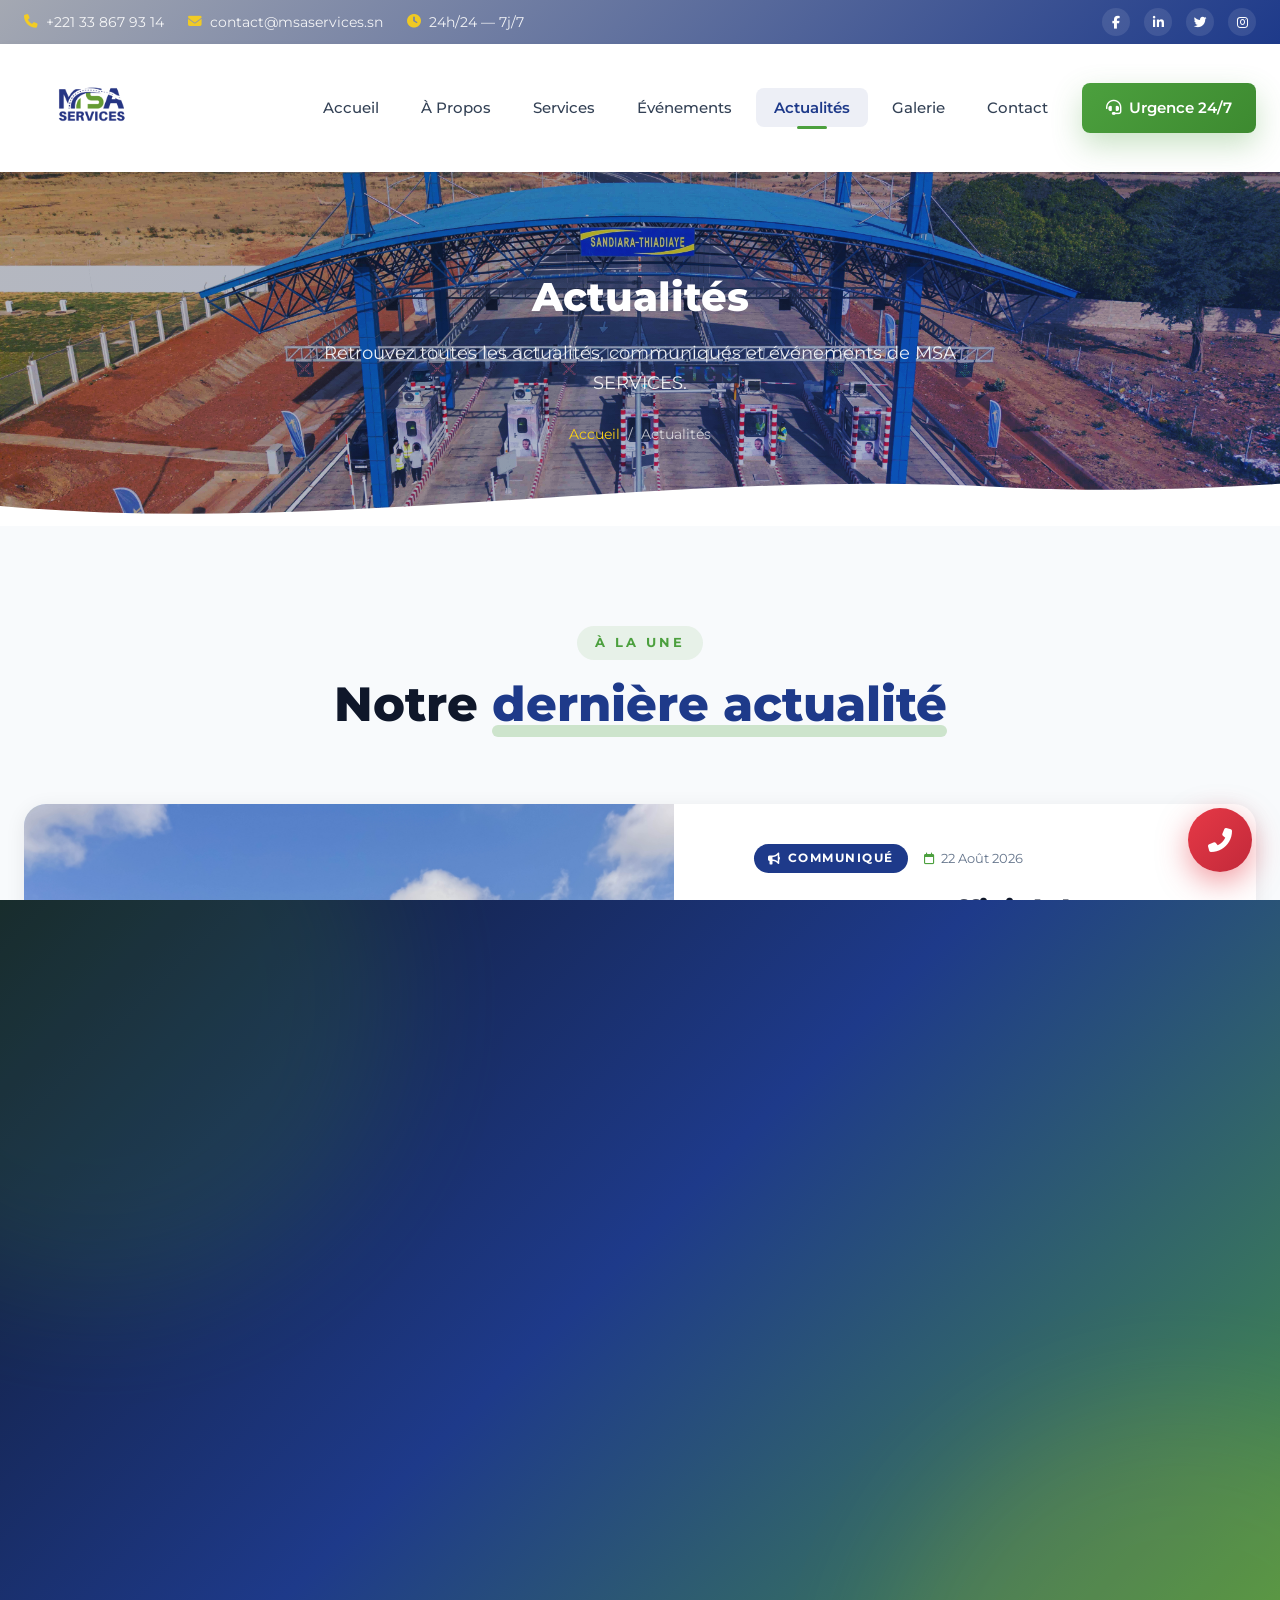
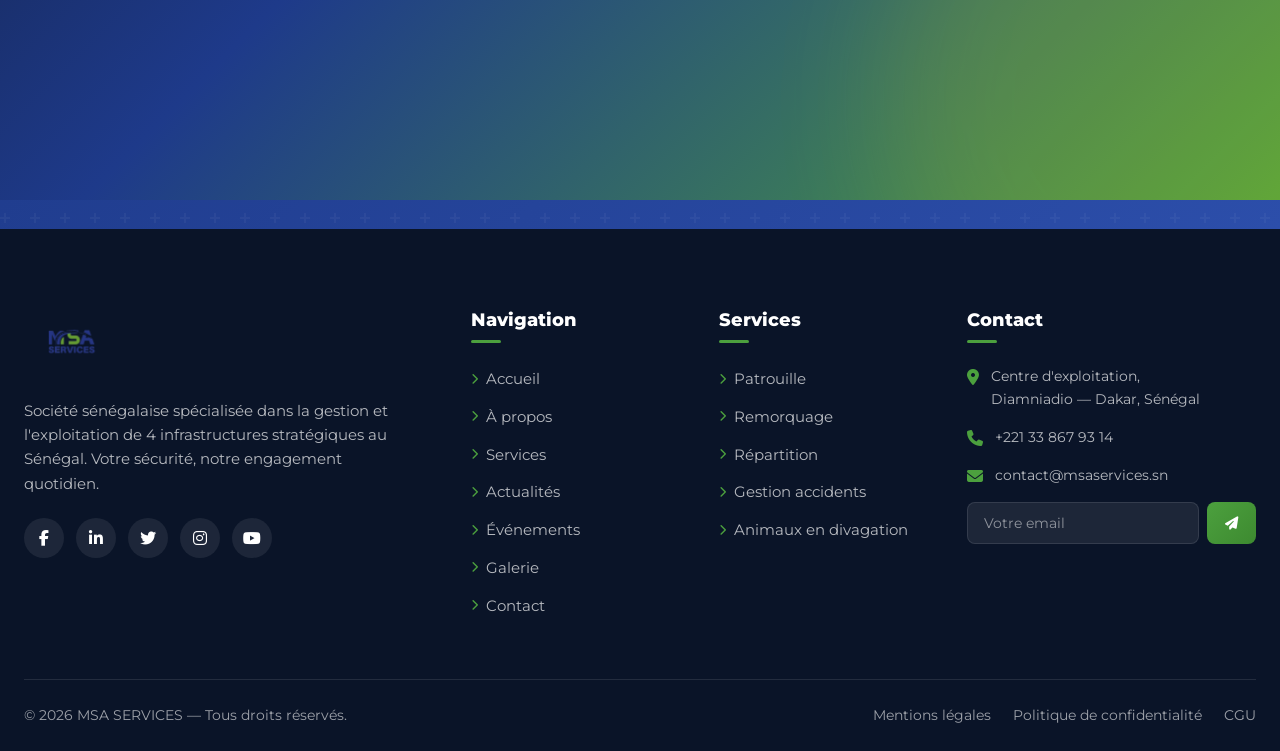
==== actualites.html @ 07623dfd "video" ====
<!DOCTYPE html>
<html lang="fr">
<head>
<meta charset="UTF-8">
<meta name="viewport" content="width=device-width, initial-scale=1.0">
<title>Actualités — MSA SERVICES</title>
<meta name="description" content="Retrouvez toutes les actualités, communiqués et événements de MSA SERVICES, gestionnaire d'infrastructures routières au Sénégal.">
<link rel="preconnect" href="https://fonts.googleapis.com">
<link rel="preconnect" href="https://fonts.gstatic.com" crossorigin>
<link href="https://fonts.googleapis.com/css2?family=Montserrat:wght@400;500;600;700;800;900&family=Poppins:wght@300;400;500;600;700&display=swap" rel="stylesheet">
<link rel="stylesheet" href="https://cdnjs.cloudflare.com/ajax/libs/font-awesome/6.4.0/css/all.min.css">
<link rel="stylesheet" href="css/styles.css">
<link rel="icon" type="image/png" href="images/logo.png">
</head>
<body>

<!-- ===== TOPBAR ===== -->
<div class="topbar">
  <div class="container topbar-inner">
    <div class="topbar-info">
      <span><i class="fas fa-phone"></i>+221 33 867 93 14</span>
      <span><i class="fas fa-envelope"></i> contact@msaservices.sn</span>
      <span><i class="fas fa-clock"></i> 24h/24 — 7j/7</span>
    </div>
    <div class="topbar-social">
      <a href="#"><i class="fab fa-facebook-f"></i></a>
      <a href="#"><i class="fab fa-linkedin-in"></i></a>
      <a href="#"><i class="fab fa-twitter"></i></a>
      <a href="#"><i class="fab fa-instagram"></i></a>
    </div>
  </div>
</div>

<!-- ===== NAVBAR ===== -->
<nav class="navbar">
  <div class="navbar-inner">
    <a href="index.html" class="logo"><img src="images/logo.png" alt="MSA Services"></a>
    <ul class="nav-menu">
      <li><a href="index.html" class="nav-link">Accueil</a></li>
      <li><a href="apropos.html" class="nav-link">À Propos</a></li>
      <li><a href="services.html" class="nav-link">Services</a></li>
      <li><a href="evenements.html" class="nav-link">Événements</a></li>
      <li><a href="actualites.html" class="nav-link active">Actualités</a></li>
      <li><a href="galerie.html" class="nav-link">Galerie</a></li>
      <li><a href="contact.html" class="nav-link">Contact</a></li>
      <li><a href="tel:+221" class="nav-link nav-cta"><i class="fas fa-headset"></i> Urgence 24/7</a></li>
    </ul>
    <button class="menu-toggle"><i class="fas fa-bars"></i></button>
  </div>
</nav>

<!-- ===== PAGE HEADER ===== -->
<section class="page-header">
  <div class="page-header-content">
    <h1>Actualités</h1>
    <p>Retrouvez toutes les actualités, communiqués et événements de MSA SERVICES.</p>
    <div class="breadcrumb">
      <a href="index.html">Accueil</a>
      <span>/</span>
      <span>Actualités</span>
    </div>
  </div>
</section>

<!-- ===== ARTICLE À LA UNE ===== -->
<section class="news-featured-section">
  <div class="container">
    <div class="section-header reveal">
      <span class="section-tag">À la une</span>
      <h2 class="section-title">Notre <span>dernière actualité</span></h2>
    </div>

    <article class="news-featured reveal">
      <div class="news-featured-image">
        <img src="images/IMG_1174.jpg" alt="Accident">
      </div>
      <div class="news-featured-body">
        <div class="news-meta">
          <span class="news-category cat-blue"><i class="fas fa-bullhorn"></i> Communiqué</span>
          <span class="news-date"><i class="far fa-calendar"></i>22 Août 2026</span>
        </div>
        <h3>Lancement officiel de l'autoroute Mbour-Thiadiaye-Fatick-Kaolack</h3>
        <p>MSA SERVICES est fier d'annoncer la mise en exploitation officielle de la nouvelle autoroute Mbour-Thiadiaye-Fatick-Kaolack. Un axe stratégique qui va révolutionner les déplacements dans le bassin arachidier et renforcer la connectivité entre la Petite Côte, le Sine-Saloum et le centre du pays.</p>
        <p>Cette nouvelle infrastructure permet de réduire drastiquement les temps de trajet vers Fatick et Kaolack, désenclave plusieurs zones rurales et facilite les échanges commerciaux. Nos équipes sont déjà positionnées sur l'ensemble du tracé pour assurer patrouille, remorquage et gestion d'événements 24h/24.</p>
        <a href="article-inauguration.html" class="btn btn-primary"><i class="fas fa-arrow-right"></i> Lire l'article complet</a>
      </div>
    </article>
  </div>
</section>

<!-- ===== FILTRES + LISTE ===== -->
<!-- <section class="news-list-section">
  <div class="container">
    <div class="section-header reveal">
      <span class="section-tag">Toutes les actualités</span>
      <h2 class="section-title">Restez <span>informés</span></h2>
      <p class="section-subtitle">Filtrez par catégorie pour trouver rapidement ce qui vous intéresse.</p>
    </div>

    <div class="news-filters reveal">
      <button class="news-filter-btn active" data-filter="all"><i class="fas fa-th"></i> Tout</button>
      <button class="news-filter-btn" data-filter="communique"><i class="fas fa-bullhorn"></i> Communiqués</button>
      <button class="news-filter-btn" data-filter="evenement"><i class="fas fa-calendar-check"></i> Événements</button>
      <button class="news-filter-btn" data-filter="securite"><i class="fas fa-shield-alt"></i> Sécurité</button>
      <button class="news-filter-btn" data-filter="partenariat"><i class="fas fa-handshake"></i> Partenariats</button>
    </div>

    <div class="news-grid">

      <article class="news-card reveal" data-category="evenement">
        <div class="news-card-image">
          <span class="news-image-note">📷 Image Magal de Touba</span>
          <span class="news-card-category cat-yellow"><i class="fas fa-calendar-check"></i> Événement</span>
        </div>
        <div class="news-card-body">
          <div class="news-meta">
            <span class="news-date"><i class="far fa-calendar"></i> Août 2026</span>
            <span class="news-read-time"><i class="far fa-clock"></i> 4 min</span>
          </div>
          <h3>Dispositif spécial pour le Grand Magal de Touba 2026</h3>
          <p>MSA SERVICES mobilise l'ensemble de ses équipes pour accompagner les millions de pèlerins vers la ville sainte de Touba. Renforcement des patrouilles, remorquage rapide et coordination avec les autorités.</p>
          <a href="#" class="news-link">Lire l'article <i class="fas fa-arrow-right"></i></a>
        </div>
      </article>

      <article class="news-card reveal" data-category="communique">
        <div class="news-card-image">
          <span class="news-image-note">📷 Image nouvelle autoroute</span>
          <span class="news-card-category cat-blue"><i class="fas fa-bullhorn"></i> Communiqué</span>
        </div>
        <div class="news-card-body">
          <div class="news-meta">
            <span class="news-date"><i class="far fa-calendar"></i> Août 2026</span>
            <span class="news-read-time"><i class="far fa-clock"></i> 3 min</span>
          </div>
          <h3>Nouvelle autoroute Mbour-Fatick-Kaolack : ce qu'il faut savoir</h3>
          <p>Postes de péage, aires de repos, bases d'intervention MSA SERVICES : tout ce que les usagers doivent connaître avant d'emprunter cet axe stratégique.</p>
          <a href="#" class="news-link">Lire l'article <i class="fas fa-arrow-right"></i></a>
        </div>
      </article>

      <article class="news-card reveal" data-category="securite">
        <div class="news-card-image">
          <span class="news-image-note">📷 Image sécurité pèlerinage</span>
          <span class="news-card-category cat-red"><i class="fas fa-shield-alt"></i> Sécurité</span>
        </div>
        <div class="news-card-body">
          <div class="news-meta">
            <span class="news-date"><i class="far fa-calendar"></i> Août 2026</span>
            <span class="news-read-time"><i class="far fa-clock"></i> 3 min</span>
          </div>
          <h3>Consignes de sécurité pour le retour du Magal</h3>
          <p>Nos conseils aux automobilistes pour un retour serein : vitesse adaptée, pauses régulières, numéros d'urgence à connaître.</p>
          <a href="#" class="news-link">Lire l'article <i class="fas fa-arrow-right"></i></a>
        </div>
      </article>

      <article class="news-card reveal" data-category="partenariat">
        <div class="news-card-image">
          <span class="news-image-note">📷 Image partenariat</span>
          <span class="news-card-category cat-green"><i class="fas fa-handshake"></i> Partenariat</span>
        </div>
        <div class="news-card-body">
          <div class="news-meta">
            <span class="news-date"><i class="far fa-calendar"></i> Juillet 2026</span>
            <span class="news-read-time"><i class="far fa-clock"></i> 5 min</span>
          </div>
          <h3>Convention avec la Gendarmerie pour la nouvelle autoroute</h3>
          <p>Une collaboration renforcée pour sécuriser le nouveau tronçon Mbour-Thiadiaye-Fatick-Kaolack et coordonner les interventions d'urgence.</p>
          <a href="#" class="news-link">Lire l'article <i class="fas fa-arrow-right"></i></a>
        </div>
      </article>

      <article class="news-card reveal" data-category="evenement">
        <div class="news-card-image">
          <span class="news-image-note">📷 Image inauguration</span>
          <span class="news-card-category cat-yellow"><i class="fas fa-calendar-check"></i> Événement</span>
        </div>
        <div class="news-card-body">
          <div class="news-meta">
            <span class="news-date"><i class="far fa-calendar"></i> Juillet 2026</span>
            <span class="news-read-time"><i class="far fa-clock"></i> 4 min</span>
          </div>
          <h3>Cérémonie d'inauguration de l'autoroute Fatick-Kaolack</h3>
          <p>Retour en images sur la cérémonie officielle d'inauguration en présence des autorités et des équipes MSA SERVICES.</p>
          <a href="article-inauguration.html" class="news-link">Lire l'article <i class="fas fa-arrow-right"></i></a>
        </div>
      </article>

      <article class="news-card reveal" data-category="communique">
        <div class="news-card-image">
          <span class="news-image-note">📷 Image communiqué Magal</span>
          <span class="news-card-category cat-blue"><i class="fas fa-bullhorn"></i> Communiqué</span>
        </div>
        <div class="news-card-body">
          <div class="news-meta">
            <span class="news-date"><i class="far fa-calendar"></i> Août 2026</span>
            <span class="news-read-time"><i class="far fa-clock"></i> 2 min</span>
          </div>
          <h3>Renforcement des moyens pour le Magal 2026</h3>
          <p>Effectifs doublés, véhicules de remorquage supplémentaires, centre de répartition en veille permanente : le dispositif complet.</p>
          <a href="#" class="news-link">Lire l'article <i class="fas fa-arrow-right"></i></a>
        </div>
      </article>

    </div>

    <!-- Pagination -->
    <!-- <div class="news-pagination reveal">
      <button class="page-btn" disabled><i class="fas fa-chevron-left"></i></button>
      <button class="page-btn active">1</button>
      <span class="page-dots">…</span>
      <button class="page-btn"><i class="fas fa-chevron-right"></i></button>
    </div>
  </div> -->
</section> 

<!-- ===== NEWSLETTER =====
<section class="news-newsletter">
  <div class="container">
    <div class="news-newsletter-inner reveal">
      <div class="news-newsletter-text">
        <span class="section-tag">Newsletter</span>
        <h2>Ne manquez aucune <span>actualité</span></h2>
        <p>Recevez nos communiqués et informations importantes directement dans votre boîte email, une fois par mois.</p>
      </div>
      <form class="news-newsletter-form" onsubmit="event.preventDefault();alert('Merci pour votre inscription !');">
        <input type="email" placeholder="Votre adresse email" required>
        <button type="submit" class="btn btn-primary">
          <i class="fas fa-paper-plane"></i> S'inscrire
        </button>
      </form>
    </div>
  </div>
</section> -->

<!-- ===== CTA ===== -->
<section class="cta-band">
  <div class="container cta-band-inner">
    <h2>Une information à nous partager ?<br><span>Contactez notre service presse.</span></h2>
    <a href="contact.html" class="btn btn-secondary"><i class="fas fa-envelope"></i> Nous contacter</a>
  </div>
</section>

<!-- ===== FOOTER ===== -->
<footer>
  <div class="container">
    <div class="footer-grid">
      <div class="footer-brand">
        <a href="index.html" class="logo">
          <img src="images/logo.png" alt="MSA Services">
        </a>
        <p>Société sénégalaise spécialisée dans la gestion et l'exploitation de 4 infrastructures stratégiques au Sénégal. Votre sécurité, notre engagement quotidien.</p>
        <div class="footer-social">
          <a href="#"><i class="fab fa-facebook-f"></i></a>
          <a href="#"><i class="fab fa-linkedin-in"></i></a>
          <a href="#"><i class="fab fa-twitter"></i></a>
          <a href="#"><i class="fab fa-instagram"></i></a>
          <a href="#"><i class="fab fa-youtube"></i></a>
        </div>
      </div>
      <div>
        <h4>Navigation</h4>
        <ul>
          <li><a href="index.html"><i class="fas fa-chevron-right"></i> Accueil</a></li>
          <li><a href="apropos.html"><i class="fas fa-chevron-right"></i> À propos</a></li>
          <li><a href="services.html"><i class="fas fa-chevron-right"></i> Services</a></li>
          <li><a href="actualites.html"><i class="fas fa-chevron-right"></i> Actualités</a></li>
          <li><a href="evenements.html"><i class="fas fa-chevron-right"></i> Événements</a></li>
          <li><a href="galerie.html"><i class="fas fa-chevron-right"></i> Galerie</a></li>
          <li><a href="contact.html"><i class="fas fa-chevron-right"></i> Contact</a></li>
        </ul>
      </div>
      <div>
        <h4>Services</h4>
        <ul>
          <li><a href="services.html#patrouille"><i class="fas fa-chevron-right"></i> Patrouille</a></li>
          <li><a href="services.html#remorquage"><i class="fas fa-chevron-right"></i> Remorquage</a></li>
          <li><a href="services.html#repartition"><i class="fas fa-chevron-right"></i> Répartition</a></li>
          <li><a href="evenements.html"><i class="fas fa-chevron-right"></i> Gestion accidents</a></li>
          <li><a href="evenements.html"><i class="fas fa-chevron-right"></i> Animaux en divagation</a></li>
        </ul>
      </div>
      <div>
        <h4>Contact</h4>
        <div class="footer-contact-item"><i class="fas fa-map-marker-alt"></i><p>Centre d'exploitation,<br>Diamniadio — Dakar, Sénégal</p></div>
        <div class="footer-contact-item"><i class="fas fa-phone"></i><p>+221 33 867 93 14</p></div>
        <div class="footer-contact-item"><i class="fas fa-envelope"></i><p>contact@msaservices.sn</p></div>
        <form class="newsletter-form" onsubmit="event.preventDefault();alert('Inscription enregistrée !');">
          <input type="email" placeholder="Votre email" required>
          <button type="submit"><i class="fas fa-paper-plane"></i></button>
        </form>
      </div>
    </div>
    <div class="footer-bottom">
      <div>© 2026 MSA SERVICES — Tous droits réservés.</div>
      <div class="footer-bottom-links">
        <a href="#">Mentions légales</a>
        <a href="#">Politique de confidentialité</a>
        <a href="#">CGU</a>
      </div>
    </div>
  </div>
</footer>

<a href="tel:+221" class="emergency-float"><i class="fas fa-phone-alt"></i></a>

<script src="js/script.js"></script>
<script>
// Filtres actualités
document.querySelectorAll('.news-filter-btn').forEach(btn => {
  btn.addEventListener('click', () => {
    document.querySelectorAll('.news-filter-btn').forEach(b => b.classList.remove('active'));
    btn.classList.add('active');
    const filter = btn.dataset.filter;
    document.querySelectorAll('.news-card').forEach(card => {
      if (filter === 'all' || card.dataset.category === filter) {
        card.style.display = '';
        setTimeout(() => { card.style.opacity = '1'; card.style.transform = 'scale(1)'; }, 30);
      } else {
        card.style.opacity = '0';
        card.style.transform = 'scale(0.95)';
        setTimeout(() => { card.style.display = 'none'; }, 300);
      }
    });
  });
});
</script>
</body>
</html>
---- css/styles.css ----
/* ============================================
   MSA SERVICES - Design System
   ============================================ */

:root {
  /* Couleurs basées sur le logo */
  --primary: #1e3a8a;          /* Bleu MSA */
  --primary-dark: #152b66;
  --primary-light: #2c4eaa;
  --secondary: #4ca03e;        /* Vert MSA */
  --secondary-dark: #3d8a30;
  --secondary-light: #5cb14a;
  --accent: #fcd116;           /* Jaune accent */
  --danger: #e63946;
  --danger-dark: #c2293a;

  /* Neutres */
  --dark: #0f172a;
  --gray-900: #1e293b;
  --gray-700: #334155;
  --gray-600: #475569;
  --gray-500: #64748b;
  --gray-400: #94a3b8;
  --gray-300: #cbd5e1;
  --gray-200: #e2e8f0;
  --gray-100: #f1f5f9;
  --gray-50: #f8fafc;
  --white: #ffffff;

  /* Typographie */
  --font-heading: 'Montserrat', sans-serif;
  --font-body: 'Montserrat', sans-serif;

  /* Effets */
  --shadow-sm: 0 2px 8px rgba(15, 23, 42, 0.06);
  --shadow-md: 0 4px 20px rgba(15, 23, 42, 0.08);
  --shadow-lg: 0 12px 40px rgba(15, 23, 42, 0.12);
  --shadow-xl: 0 24px 60px rgba(15, 23, 42, 0.18);
  --shadow-primary: 0 12px 30px rgba(30, 58, 138, 0.25);
  --shadow-secondary: 0 12px 30px rgba(76, 160, 62, 0.3);

  /* Transitions */
  --transition: all 0.4s cubic-bezier(0.4, 0, 0.2, 1);
  --transition-fast: all 0.2s ease;

  /* Spacing */
  --radius-sm: 8px;
  --radius-md: 14px;
  --radius-lg: 22px;
  --radius-xl: 30px;

  /* Gradients */
  --grad-primary: linear-gradient(135deg, #1e3a8a 0%, #2c4eaa 100%);
  --grad-secondary: linear-gradient(135deg, #4ca03e 0%, #3d8a30 100%);
  --grad-mixed: linear-gradient(135deg, #1e3a8a 0%, #4ca03e 100%);
  --grad-dark: linear-gradient(135deg, #0e193460 0%, #1e3a8a 100%);
}

/* ============================================
   RESET & BASE
   ============================================ */
*, *::before, *::after { box-sizing: border-box; margin: 0; padding: 0; }
html { scroll-behavior: smooth; -webkit-text-size-adjust: 100%; }
body {
  font-family: var(--font-body);
  font-size: 16px;
  line-height: 1.65;
  color: var(--gray-700);
  background: var(--white);
  overflow-x: hidden;
  -webkit-font-smoothing: antialiased;
}
img { max-width: 100%; display: block; }
a { color: inherit; text-decoration: none; }
button { cursor: pointer; font-family: inherit; border: none; background: none; }
ul { list-style: none; }
input, textarea, select { font-family: inherit; }

h1, h2, h3, h4, h5, h6 {
  font-family: var(--font-heading);
  color: var(--dark);
  line-height: 1.25;
  font-weight: 800;
}

::selection { background: var(--primary); color: white; }

/* ============================================
   UTILITIES
   ============================================ */
.container { max-width: 1300px; margin: 0 auto; padding: 0 24px; }
.text-center { text-align: center; }
.mb-1 { margin-bottom: 8px; }
.mb-2 { margin-bottom: 16px; }
.mb-3 { margin-bottom: 24px; }
.mb-4 { margin-bottom: 32px; }

/* ============================================
   NAVIGATION
   ============================================ */
.topbar {
  background: var(--grad-dark);
  color: white;
  padding: 8px 0;
  font-size: 0.85rem;
}
.topbar-inner {
  display: flex;
  justify-content: space-between;
  align-items: center;
  flex-wrap: wrap;
  gap: 10px;
}
.topbar-info { display: flex; gap: 24px; flex-wrap: wrap; }
.topbar-info span { display: flex; align-items: center; gap: 8px; opacity: 0.9; }
.topbar-info i { color: var(--accent); }
.topbar-social { display: flex; gap: 14px; }
.topbar-social a {
  width: 28px; height: 28px;
  display: flex; align-items: center; justify-content: center;
  border-radius: 50%;
  background: rgba(255,255,255,0.1);
  transition: var(--transition-fast);
  font-size: 0.8rem;
}
.topbar-social a:hover { background: var(--secondary); transform: translateY(-2px); }

.navbar {
  position: sticky;
  top: 0;
  background: white;
  box-shadow: var(--shadow-sm);
  z-index: 1000;
  transition: var(--transition);
}
.navbar.scrolled { box-shadow: var(--shadow-md); }
.navbar-inner {
  display: flex;
  justify-content: space-between;
  align-items: center;
  padding: 14px 24px;
  max-width: 1400px;
  margin: 0 auto;
}
.logo {
  display: inline-flex;
  align-items: center;
}
.logo img {
  height:100px;
  width: auto;
  display: block;
  object-fit: contain;
  transition: var(--transition-fast);
}
.logo:hover img { transform: scale(1.04); }
.footer-brand .logo img { height: 70px; }

.nav-menu {
  display: flex;
  gap: 6px;
  align-items: center;
}
.nav-link {
  padding: 10px 18px;
  border-radius: var(--radius-sm);
  font-weight: 500;
  font-size: 0.95rem;
  color: var(--gray-700);
  transition: var(--transition-fast);
  position: relative;
}
.nav-link:hover { color: var(--primary); background: var(--gray-100); }
.nav-link.active {
  color: var(--primary);
  background: rgba(30, 58, 138, 0.08);
  font-weight: 600;
}
.nav-link.active::after {
  content: '';
  position: absolute;
  bottom: -2px;
  left: 50%;
  transform: translateX(-50%);
  width: 30px;
  height: 3px;
  background: var(--secondary);
  border-radius: 2px;
}

.nav-cta {
  background: var(--grad-secondary) !important;
  color: white !important;
  padding: 12px 24px !important;
  font-weight: 600;
  box-shadow: var(--shadow-secondary);
  display: flex !important;
  align-items: center;
  gap: 8px;
  margin-left: 10px;
}
.nav-cta:hover {
  transform: translateY(-2px);
  background: var(--grad-secondary) !important;
}

.menu-toggle {
  display: none;
  font-size: 1.5rem;
  color: var(--primary);
}

/* ============================================
   BUTTONS
   ============================================ */
.btn {
  display: inline-flex;
  align-items: center;
  justify-content: center;
  gap: 10px;
  padding: 14px 32px;
  border-radius: var(--radius-xl);
  font-weight: 600;
  font-size: 0.95rem;
  cursor: pointer;
  transition: var(--transition);
  border: 2px solid transparent;
  text-decoration: none;
  white-space: nowrap;
}
.btn-primary {
  background: var(--grad-primary);
  color: white;
  box-shadow: var(--shadow-primary);
}
.btn-primary:hover {
  transform: translateY(-3px);
  box-shadow: 0 16px 40px rgba(30, 58, 138, 0.4);
}
.btn-secondary {
  background: var(--grad-secondary);
  color: white;
  box-shadow: var(--shadow-secondary);
}
.btn-secondary:hover {
  transform: translateY(-3px);
  box-shadow: 0 16px 40px rgba(76, 160, 62, 0.45);
}
.btn-outline {
  background: transparent;
  color: var(--primary);
  border-color: var(--primary);
}
.btn-outline:hover { background: var(--primary); color: white; transform: translateY(-3px); }
.btn-outline-white {
  background: transparent;
  color: white;
  border-color: white;
}
.btn-outline-white:hover { background: white; color: var(--primary); transform: translateY(-3px); }
.btn-danger {
  background: linear-gradient(135deg, var(--danger), var(--danger-dark));
  color: white;
  box-shadow: 0 8px 25px rgba(230, 57, 70, 0.3);
}

/* ============================================
   PAGE HEADER (sub-pages)
   ============================================ */
.page-header {
  background: var(--grad-dark),
              url(../images/Thiadiaye.jpg) center/cover;
  background-blend-mode: overlay;
  padding: 100px 24px 80px;
  text-align: center;
  color: rgb(255, 255, 255);
  position: relative;
  overflow: hidden;
}
.page-header::before {
  content: '';
  position: absolute;
  inset: 0;
  background: linear-gradient(135deg, rgba(27, 35, 55, 0.313), rgba(30, 59, 138, 0.395));
}
.page-header::after {
  content: '';
  position: absolute;
  bottom: -1px; left: 0; right: 0;
  height: 80px;
  background: url("data:image/svg+xml,%3Csvg viewBox='0 0 1440 80' xmlns='http://www.w3.org/2000/svg'%3E%3Cpath fill='%23ffffff' d='M0,50 C360,100 720,20 1080,40 C1260,50 1440,30 1440,30 L1440,80 L0,80 Z'/%3E%3C/svg%3E") no-repeat center/cover;
}
.page-header-content { position: relative; z-index: 1; max-width: 800px; margin: 0 auto; }
.page-header h1 {
  font-size: clamp(2.2rem, 5vw, 2.5rem);
  color: white;
  margin-bottom: 16px;
}
.page-header p {
  font-size: 1.15rem;
  opacity: 0.9;
  max-width: 700px;
  margin: 0 auto;
}
.breadcrumb {
  display: flex;
  justify-content: center;
  gap: 8px;
  margin-top: 24px;
  font-size: 0.9rem;
  flex-wrap: wrap;
}
.breadcrumb a { color: var(--accent); }
.breadcrumb a:hover { text-decoration: underline; }
.breadcrumb span { opacity: 0.7; }

/* ============================================
   SECTIONS
   ============================================ */
section { padding: 100px 0; }
.section-header { text-align: center; max-width: 800px; margin: 0 auto 70px; }
.section-tag {
  display: inline-block;
  color: var(--secondary);
  font-weight: 700;
  text-transform: uppercase;
  letter-spacing: 3px;
  font-size: 0.82rem;
  margin-bottom: 14px;
  padding: 6px 18px;
  background: rgba(76, 160, 62, 0.1);
  border-radius: 50px;
}
.section-title {
  font-size: clamp(2rem, 4vw, 3rem);
  color: var(--dark);
  margin-bottom: 18px;
}
.section-title span { color: var(--primary); position: relative; }
.section-title span::after {
  content: '';
  position: absolute;
  bottom: -4px;
  left: 0;
  width: 100%;
  height: 12px;
  background: rgba(76, 160, 62, 0.25);
  z-index: -1;
  border-radius: 6px;
}
.section-subtitle {
  font-size: 1.05rem;
  color: var(--gray-600);
}

/* ============================================
   HERO (homepage)
   ============================================ */
.hero {
  position: relative;
  min-height: 92vh;
  display: flex;
  align-items: center;
  background: var(--grad-dark),
              url(../images/T-Thiese.jpg) center/cover;
  background-blend-mode: overlay;
  overflow: hidden;
}
.hero::before {
  content: '';
  position: absolute; inset: 0;
  background: linear-gradient(115deg, rgba(48, 65, 105, 0.665) 0%, rgba(46, 70, 135, 0.328) 50%, rgba(77, 160, 62, 0.315) 100%);
}
.hero::after {
  content: '';
  position: absolute;
  bottom: -1px; left: 0; right: 0;
  height: 100px;
  background: url("data:image/svg+xml,%3Csvg viewBox='0 0 1440 100' xmlns='http://www.w3.org/2000/svg'%3E%3Cpath fill='%23ffffff' d='M0,60 C360,120 720,30 1080,50 C1260,60 1440,30 1440,30 L1440,100 L0,100 Z'/%3E%3C/svg%3E") no-repeat center/cover;
}
.hero-grid {
  position: relative;
  z-index: 2;
  display: grid;
  grid-template-columns: 1.3fr 1fr;
  gap: 60px;
  align-items: center;
  width: 100%;
  padding: 80px 0;
}
.hero-text { color: white; }
.hero-badge {
  display: inline-flex;
  align-items: center;
  gap: 10px;
  padding: 8px 18px;
  background: rgba(252, 209, 22, 0.15);
  border: 1px solid var(--accent);
  border-radius: 50px;
  font-size: 0.85rem;
  font-weight: 500;
  margin-bottom: 24px;
  backdrop-filter: blur(10px);
}
.hero-badge .pulse-dot {
  width: 8px; height: 8px;
  background: var(--accent);
  border-radius: 50%;
  animation: pulseDot 1.5s infinite;
}
@keyframes pulseDot { 0%, 100% { opacity: 1; box-shadow: 0 0 0 0 rgba(252, 209, 22, 0.7); } 50% { opacity: 0.4; box-shadow: 0 0 0 8px rgba(252, 209, 22, 0); } }
.hero h1 {
  font-size: clamp(2.4rem, 5.5vw, 4.2rem);
  color: white;
  line-height: 1.05;
  margin-bottom: 24px;
}
.hero h1 .highlight {
  color: var(--accent);
  position: relative;
  display: inline-block;
}
.hero h1 .green-text { color: var(--secondary-light); }
.hero p {
  font-size: 1.15rem;
  color: rgba(255, 255, 255, 0.9);
  margin-bottom: 36px;
  max-width: 600px;
}
.hero-buttons { display: flex; gap: 16px; flex-wrap: wrap; }

.hero-visual {
  position: relative;
  height: 500px;
  display: flex;
  align-items: center;
  justify-content: center;
}
.hero-card-main {
  background: rgba(255, 255, 255, 0.08);
  backdrop-filter: blur(20px);
  border: 1px solid rgba(255, 255, 255, 0.15);
  border-radius: var(--radius-lg);
  padding: 30px;
  width: 100%;
  max-width: 400px;
  color: white;
  position: relative;
}
.hero-card-main h3 {
  color: white;
  font-size: 1.2rem;
  margin-bottom: 20px;
  display: flex;
  align-items: center;
  gap: 10px;
}
.hero-card-main h3 .live-badge {
  background: var(--danger);
  font-size: 0.65rem;
  padding: 3px 10px;
  border-radius: 10px;
  font-weight: 700;
  letter-spacing: 1px;
  animation: pulse 2s infinite;
}
@keyframes pulse { 0%, 100% { opacity: 1; } 50% { opacity: 0.5; } }
.live-list { list-style: none; }
.live-list li {
  display: flex;
  gap: 14px;
  padding: 14px 0;
  border-bottom: 1px solid rgba(255, 255, 255, 0.1);
}
.live-list li:last-child { border-bottom: none; }
.live-list .icon-cell {
  width: 40px; height: 40px;
  border-radius: 10px;
  display: flex;
  align-items: center;
  justify-content: center;
  flex-shrink: 0;
}
.live-list .icon-cell.green { background: rgba(76, 160, 62, 0.25); color: #5cb14a; }
.live-list .icon-cell.yellow { background: rgba(252, 209, 22, 0.25); color: var(--accent); }
.live-list .icon-cell.red { background: rgba(230, 57, 70, 0.25); color: #ff6b7a; }
.live-list .text-cell { flex: 1; }
.live-list .text-cell strong { display: block; font-size: 0.95rem; }
.live-list .text-cell small { color: rgba(255, 255, 255, 0.6); font-size: 0.8rem; }

.hero-floating-stat {
  position: absolute;
  background: white;
  padding: 18px 24px;
  border-radius: var(--radius-md);
  box-shadow: var(--shadow-xl);
  display: flex;
  align-items: center;
  gap: 14px;
  animation: floatY 4s ease-in-out infinite;
}
.hero-floating-stat.top { top: 30px; left: -20px; }
.hero-floating-stat.bottom { bottom: 30px; right: -20px; animation-delay: 2s; }
@keyframes floatY { 0%, 100% { transform: translateY(0); } 50% { transform: translateY(-12px); } }
.hero-floating-stat .stat-icon {
  width: 50px; height: 50px;
  background: var(--grad-secondary);
  border-radius: 12px;
  display: flex;
  align-items: center;
  justify-content: center;
  color: white;
  font-size: 1.3rem;
}
.hero-floating-stat .stat-icon.blue { background: var(--grad-primary); }
.hero-floating-stat strong {
  display: block;
  font-family: var(--font-heading);
  font-size: 1.5rem;
  color: var(--dark);
  line-height: 1;
}
.hero-floating-stat small { color: var(--gray-500); font-size: 0.78rem; }

/* ============================================
   FEATURES BAND
   ============================================ */
.features-band {
  background: white;
  padding: 60px 0;
  margin-top: -1px;
  position: relative;
  z-index: 2;
}
.features-row {
  display: grid;
  grid-template-columns: repeat(4, 1fr);
  gap: 30px;
}
.feature-mini {
  display: flex;
  align-items: center;
  gap: 16px;
  padding: 20px;
  border-radius: var(--radius-md);
  transition: var(--transition);
  border: 1px solid var(--gray-200);
}
.feature-mini:hover {
  background: var(--gray-50);
  border-color: var(--secondary);
  transform: translateY(-4px);
  box-shadow: var(--shadow-md);
}
.feature-mini-icon {
  width: 55px; height: 55px;
  border-radius: 14px;
  background: var(--grad-primary);
  display: flex;
  align-items: center;
  justify-content: center;
  color: white;
  font-size: 1.4rem;
  flex-shrink: 0;
}
.feature-mini:nth-child(2) .feature-mini-icon { background: var(--grad-secondary); }
.feature-mini:nth-child(3) .feature-mini-icon { background: linear-gradient(135deg, var(--accent), #ff9800); }
.feature-mini:nth-child(4) .feature-mini-icon { background: linear-gradient(135deg, var(--danger), var(--danger-dark)); }
.feature-mini h4 { color: var(--dark); font-size: 1rem; margin-bottom: 4px; }
.feature-mini p { color: var(--gray-500); font-size: 0.85rem; margin: 0; }

/* ============================================
   ABOUT SECTION
   ============================================ */
.about { background: var(--gray-50); }
.about-grid {
  display: grid;
  grid-template-columns: 1fr 1fr;
  gap: 70px;
  align-items: center;
}
.about-images {
  position: relative;
  height: 550px;
}
.about-img-1, .about-img-2 {
  position: absolute;
  border-radius: var(--radius-lg);
  overflow: hidden;
  box-shadow: var(--shadow-xl);
}
.about-img-1 {
  width: 70%;
  height: 70%;
  top: 0; left: 0;
}
.about-img-2 {
  width: 55%;
  height: 55%;
  bottom: 0; right: 0;
  border: 8px solid white;
}
.about-img-1 img, .about-img-2 img { width: 100%; height: 100%; object-fit: cover; }

.about-experience {
  position: absolute;
  top: 50%;
  left: 0;
  transform: translateY(-50%);
  background: var(--grad-primary);
  color: white;
  padding: 25px 30px;
  border-radius: var(--radius-md);
  box-shadow: var(--shadow-xl);
  z-index: 3;
  text-align: center;
  animation: floatY 4s infinite;
}
.about-experience strong {
  display: block;
  font-family: var(--font-heading);
  font-size: 2.5rem;
  font-weight: 900;
  line-height: 1;
}
.about-experience span { font-size: 0.85rem; opacity: 0.9; }

.about-content h2 { font-size: clamp(1.8rem, 3.5vw, 2.6rem); margin-bottom: 20px; }
.about-content p { color: var(--gray-600); margin-bottom: 16px; font-size: 1.02rem; }
.about-features {
  margin: 30px 0;
  display: grid;
  grid-template-columns: 1fr 1fr;
  gap: 20px;
}
.about-feature { display: flex; gap: 14px; align-items: flex-start; }
.about-feature .check {
  width: 38px; height: 38px;
  min-width: 38px;
  background: var(--grad-secondary);
  border-radius: 50%;
  display: flex;
  align-items: center;
  justify-content: center;
  color: white;
  font-size: 0.9rem;
  box-shadow: var(--shadow-secondary);
}
.about-feature h4 { color: var(--dark); font-size: 1rem; margin-bottom: 4px; }
.about-feature p { color: var(--gray-500); font-size: 0.9rem; margin: 0; }

/* ============================================
   SERVICES
   ============================================ */
.services-grid {
  display: grid;
  grid-template-columns: repeat(3, 1fr);
  gap: 30px;
}
.service-card {
  background: white;
  border-radius: var(--radius-lg);
  padding: 40px 32px;
  box-shadow: var(--shadow-md);
  transition: var(--transition);
  position: relative;
  overflow: hidden;
  border: 2px solid transparent;
}
.service-card::before {
  content: '';
  position: absolute;
  top: 0; left: 0;
  width: 100%;
  height: 5px;
  background: var(--grad-primary);
  transform: scaleX(0);
  transform-origin: left;
  transition: transform 0.5s;
}
.service-card:nth-child(2)::before { background: var(--grad-secondary); }
.service-card:nth-child(3)::before { background: linear-gradient(135deg, var(--accent), #ff9800); }
.service-card:hover { transform: translateY(-12px); box-shadow: var(--shadow-xl); border-color: var(--gray-100); }
.service-card:hover::before { transform: scaleX(1); }

.service-icon {
  width: 80px; height: 80px;
  border-radius: var(--radius-md);
  background: var(--grad-primary);
  display: flex;
  align-items: center;
  justify-content: center;
  color: white;
  font-size: 2rem;
  margin-bottom: 24px;
  transition: var(--transition);
  box-shadow: var(--shadow-primary);
}
.service-card:nth-child(2) .service-icon { background: var(--grad-secondary); box-shadow: var(--shadow-secondary); }
.service-card:nth-child(3) .service-icon { background: linear-gradient(135deg, var(--accent), #ff9800); box-shadow: 0 12px 30px rgba(252, 209, 22, 0.35); }
.service-card:hover .service-icon { transform: rotateY(360deg); }

.service-card h3 {
  font-size: 1.4rem;
  color: var(--dark);
  margin-bottom: 14px;
}
.service-card p { color: var(--gray-600); margin-bottom: 22px; font-size: 0.95rem; }
.service-list { margin-bottom: 24px; }
.service-list li {
  padding: 7px 0;
  display: flex;
  align-items: center;
  gap: 10px;
  font-size: 0.92rem;
  color: var(--gray-700);
}
.service-list li i { color: var(--secondary); font-size: 0.85rem; }
.service-link {
  color: var(--primary);
  font-weight: 600;
  display: inline-flex;
  align-items: center;
  gap: 8px;
  transition: gap 0.3s;
}
.service-link:hover { gap: 14px; color: var(--secondary); }

/* ============================================
   STATS COUNTER
   ============================================ */
.stats-section {
  background: var(--grad-dark);
  color: white;
  padding: 80px 0;
  position: relative;
  overflow: hidden;
}
.stats-section::before {
  content: '';
  position: absolute;
  width: 600px; height: 600px;
  background: radial-gradient(circle, rgba(76, 160, 62, 0.2), transparent 70%);
  top: -300px; right: -200px;
  border-radius: 50%;
}
.stats-section::after {
  content: '';
  position: absolute;
  width: 500px; height: 500px;
  background: radial-gradient(circle, rgba(252, 209, 22, 0.15), transparent 70%);
  bottom: -250px; left: -150px;
  border-radius: 50%;
}
.stats-grid {
  display: grid;
  grid-template-columns: repeat(4, 1fr);
  gap: 30px;
  position: relative;
  z-index: 1;
}
.stat-box {
  text-align: center;
  padding: 30px 20px;
  background: rgba(255, 255, 255, 0.04);
  border: 1px solid rgba(255, 255, 255, 0.08);
  border-radius: var(--radius-lg);
  backdrop-filter: blur(10px);
  transition: var(--transition);
}
.stat-box:hover {
  background: rgba(255, 255, 255, 0.08);
  transform: translateY(-6px);
  border-color: var(--secondary);
}
.stat-box .icon {
  width: 65px; height: 65px;
  background: var(--grad-secondary);
  border-radius: 18px;
  display: flex;
  align-items: center;
  justify-content: center;
  color: white;
  font-size: 1.6rem;
  margin: 0 auto 18px;
  box-shadow: var(--shadow-secondary);
}
.stat-box:nth-child(2) .icon { background: var(--grad-primary); box-shadow: var(--shadow-primary); }
.stat-box:nth-child(3) .icon { background: linear-gradient(135deg, var(--accent), #ff9800); }
.stat-box:nth-child(4) .icon { background: linear-gradient(135deg, var(--danger), var(--danger-dark)); }
.stat-box .number {
  font-family: var(--font-heading);
  font-size: clamp(2.2rem, 4vw, 3rem);
  font-weight: 900;
  color: white;
  display: block;
  line-height: 1;
  margin-bottom: 8px;
}
.stat-box .label {
  text-transform: uppercase;
  letter-spacing: 2px;
  font-size: 0.8rem;
  opacity: 0.85;
}

/* ============================================
   EVENTS / INCIDENTS
   ============================================ */
.events-section {
  background: var(--gray-50);
  position: relative;
}
.events-grid {
  display: grid;
  grid-template-columns: repeat(3, 1fr);
  gap: 28px;
}
.event-card {
  background: white;
  border-radius: var(--radius-lg);
  overflow: hidden;
  box-shadow: var(--shadow-md);
  transition: var(--transition);
  position: relative;
}
.event-card:hover { transform: translateY(-12px); box-shadow: var(--shadow-xl); }
.event-card-image {
  position: relative;
  height: 220px;
  overflow: hidden;
}
.event-card-image img {
  width: 100%;
  height: 100%;
  object-fit: cover;
  transition: transform 0.6s;
}
.event-card:hover .event-card-image img { transform: scale(1.1); }
.event-card-image::before {
  content: '';
  position: absolute;
  inset: 0;
  background: linear-gradient(180deg, transparent 50%, rgba(15, 23, 42, 0.6));
  z-index: 1;
}
.event-card-tag {
  position: absolute;
  top: 16px; left: 16px;
  padding: 6px 14px;
  background: var(--danger);
  color: white;
  font-size: 0.75rem;
  font-weight: 700;
  border-radius: 50px;
  text-transform: uppercase;
  letter-spacing: 1px;
  z-index: 2;
}
.event-card-tag.tag-yellow { background: var(--accent); color: var(--dark); }
.event-card-tag.tag-green { background: var(--secondary); }

.event-card-body { padding: 28px; }
.event-card-body h3 {
  font-size: 1.25rem;
  margin-bottom: 12px;
  color: var(--dark);
}
.event-card-body p { color: var(--gray-600); font-size: 0.92rem; margin-bottom: 18px; }
.event-card-meta {
  display: flex;
  justify-content: space-between;
  align-items: center;
  padding-top: 16px;
  border-top: 1px solid var(--gray-200);
}
.event-card-meta .stat { display: flex; align-items: center; gap: 6px; color: var(--gray-500); font-size: 0.85rem; }
.event-card-meta .stat i { color: var(--secondary); }

/* ============================================
   PROCESS / TIMELINE
   ============================================ */
.process { background: white; }
.process-grid {
  display: grid;
  grid-template-columns: repeat(4, 1fr);
  gap: 30px;
  position: relative;
}
.process-grid::before {
  content: '';
  position: absolute;
  top: 50px;
  left: 12%;
  right: 12%;
  height: 3px;
  background: linear-gradient(90deg, var(--primary), var(--secondary), var(--accent), var(--danger));
  border-radius: 2px;
  z-index: 0;
}
.process-step {
  text-align: center;
  position: relative;
  z-index: 1;
}
.process-num {
  width: 100px; height: 100px;
  margin: 0 auto 24px;
  background: white;
  border: 4px solid var(--primary);
  border-radius: 50%;
  display: flex;
  align-items: center;
  justify-content: center;
  font-family: var(--font-heading);
  font-size: 2rem;
  font-weight: 900;
  color: var(--primary);
  box-shadow: var(--shadow-md);
  transition: var(--transition);
}
.process-step:nth-child(2) .process-num { border-color: var(--secondary); color: var(--secondary); }
.process-step:nth-child(3) .process-num { border-color: var(--accent); color: var(--accent); }
.process-step:nth-child(4) .process-num { border-color: var(--danger); color: var(--danger); }
.process-step:hover .process-num { transform: scale(1.08); }
.process-step h4 { font-size: 1.1rem; color: var(--dark); margin-bottom: 10px; }
.process-step p { color: var(--gray-600); font-size: 0.9rem; }

/* ============================================
   CTA BAND
   ============================================ */
.cta-band {
  background: var(--grad-primary);
  position: relative;
  overflow: hidden;
  padding: 80px 0;
  color: white;
}
.cta-band::before {
  content: '';
  position: absolute;
  inset: 0;
  background: url("data:image/svg+xml,%3Csvg width='60' height='60' viewBox='0 0 60 60' xmlns='http://www.w3.org/2000/svg'%3E%3Cg fill='none' fill-rule='evenodd'%3E%3Cg fill='%23ffffff' fill-opacity='0.04'%3E%3Cpath d='M36 34v-4h-2v4h-4v2h4v4h2v-4h4v-2h-4zm0-30V0h-2v4h-4v2h4v4h2V6h4V4h-4zM6 34v-4H4v4H0v2h4v4h2v-4h4v-2H6zM6 4V0H4v4H0v2h4v4h2V6h4V4H6z'/%3E%3C/g%3E%3C/g%3E%3C/svg%3E");
}
.cta-band-inner {
  position: relative;
  z-index: 1;
  display: flex;
  justify-content: space-between;
  align-items: center;
  flex-wrap: wrap;
  gap: 30px;
}
.cta-band h2 {
  color: white;
  font-size: clamp(1.6rem, 3vw, 2.4rem);
  max-width: 700px;
}
.cta-band h2 span { color: var(--accent); }

/* ============================================
   TESTIMONIALS
   ============================================ */
.testimonials { background: var(--gray-50); }
.testi-grid {
  display: grid;
  grid-template-columns: repeat(3, 1fr);
  gap: 30px;
}
.testi-card {
  background: white;
  border-radius: var(--radius-lg);
  padding: 35px 30px;
  box-shadow: var(--shadow-md);
  transition: var(--transition);
  position: relative;
}
.testi-card:hover { transform: translateY(-8px); box-shadow: var(--shadow-xl); }
.testi-card::before {
  content: '"';
  position: absolute;
  top: 16px; right: 22px;
  font-family: serif;
  font-size: 5rem;
  color: var(--gray-200);
  line-height: 1;
}
.testi-card .stars {
  color: var(--accent);
  margin-bottom: 16px;
}
.testi-card .quote {
  color: var(--gray-700);
  font-style: italic;
  margin-bottom: 24px;
  font-size: 0.95rem;
  line-height: 1.7;
}
.testi-author {
  display: flex;
  align-items: center;
  gap: 14px;
  padding-top: 18px;
  border-top: 1px solid var(--gray-200);
}
.testi-author .avatar {
  width: 50px; height: 50px;
  border-radius: 50%;
  background: var(--grad-primary);
  color: white;
  display: flex;
  align-items: center;
  justify-content: center;
  font-weight: 700;
  font-size: 1.1rem;
  font-family: var(--font-heading);
}
.testi-author strong { display: block; color: var(--dark); font-size: 0.95rem; }
.testi-author small { color: var(--gray-500); font-size: 0.82rem; }

/* ============================================
   PARTNERS
   ============================================ */
/* ============================================
   PARTNERS SECTION
   --partner-min-width  : largeur minimum d'une carte
   --partner-height     : hauteur de la carte
   --partner-img-height : hauteur max du logo à l'intérieur
   --partner-gap        : espace entre les cartes
   ============================================ */
.partners {
  --partner-min-width: 160px;
  --partner-height: 110px;
  --partner-img-height: 70px;
  --partner-gap: 28px;

  background: var(--white);
  padding: 90px 0;
  border-top: 1px solid var(--gray-200);
}

.partners .section-header {
  margin-bottom: 50px;
}

.partners-row {
  display: grid;
  grid-template-columns: repeat(auto-fit, minmax(var(--partner-min-width), 1fr));
  gap: var(--partner-gap);
  align-items: center;
}

.partner-item {
  display: flex;
  align-items: center;
  justify-content: center;
  height: var(--partner-height);
  padding: 16px 22px;
  background: var(--white);
  border: 1px solid var(--gray-200);
  border-radius: var(--radius-md);
  transition: var(--transition);
}

.partner-item img {
  max-width: 100%;
  max-height: var(--partner-img-height);
  width: auto;
  height: auto;
  object-fit: contain;
  filter: grayscale(100%);
  opacity: 0.55;
  transition: var(--transition);
}

.partner-item:hover {
  border-color: var(--secondary);
  transform: translateY(-6px);
  box-shadow: var(--shadow-md);
}

.partner-item:hover img {
  filter: grayscale(0%);
  opacity: 1;
  transform: scale(1.06);
}

/* Tailles responsives — uniquement les variables sont modifiées */
@media (max-width: 992px) {
  .partners {
    --partner-min-width: 130px;
    --partner-height: 95px;
    --partner-img-height: 60px;
    --partner-gap: 20px;
  }
}

@media (max-width: 576px) {
  .partners {
    --partner-min-width: 110px;
    --partner-height: 80px;
    --partner-img-height: 50px;
    --partner-gap: 14px;
    padding: 60px 0;
  }
}

/* ============================================
   GALLERY
   ============================================ */
.gallery-filters {
  display: flex;
  justify-content: center;
  gap: 12px;
  margin-bottom: 50px;
  flex-wrap: wrap;
}
.filter-btn {
  padding: 10px 24px;
  background: white;
  border: 2px solid var(--gray-200);
  border-radius: 50px;
  color: var(--gray-700);
  font-weight: 500;
  transition: var(--transition);
}
.filter-btn:hover, .filter-btn.active {
  background: var(--primary);
  color: white;
  border-color: var(--primary);
}
.gallery-grid {
  display: grid;
  grid-template-columns: repeat(auto-fill, minmax(280px, 1fr));
  gap: 20px;
}
.gallery-item {
  position: relative;
  aspect-ratio: 4/3;
  border-radius: var(--radius-md);
  overflow: hidden;
  cursor: pointer;
  box-shadow: var(--shadow-md);
}
.gallery-item img {
  width: 100%;
  height: 100%;
  object-fit: cover;
  transition: transform 0.6s;
}
.gallery-item:hover img { transform: scale(1.1); }
.gallery-item-overlay {
  position: absolute;
  inset: 0;
  background: linear-gradient(180deg, transparent 40%, rgba(15, 23, 42, 0.85));
  display: flex;
  flex-direction: column;
  justify-content: flex-end;
  padding: 20px;
  color: white;
  opacity: 0;
  transition: var(--transition);
}
.gallery-item:hover .gallery-item-overlay { opacity: 1; }
.gallery-item-overlay h4 { color: white; margin-bottom: 4px; font-size: 1rem; }
.gallery-item-overlay span { font-size: 0.85rem; opacity: 0.9; }

/* ============================================
   CONTACT
   ============================================ */
.contact-grid {
  display: grid;
  grid-template-columns: 1fr 1.3fr;
  gap: 50px;
}
.contact-info-list { display: flex; flex-direction: column; gap: 20px; }
.contact-card {
  display: flex;
  gap: 18px;
  padding: 24px;
  background: white;
  border-radius: var(--radius-md);
  box-shadow: var(--shadow-sm);
  transition: var(--transition);
  border: 1px solid var(--gray-100);
}
.contact-card:hover {
  transform: translateX(8px);
  box-shadow: var(--shadow-md);
  border-color: var(--secondary);
}
.contact-card-icon {
  width: 55px; height: 55px;
  min-width: 55px;
  background: var(--grad-primary);
  border-radius: 14px;
  display: flex;
  align-items: center;
  justify-content: center;
  color: white;
  font-size: 1.3rem;
}
.contact-card:nth-child(2) .contact-card-icon { background: var(--grad-secondary); }
.contact-card:nth-child(3) .contact-card-icon { background: linear-gradient(135deg, var(--accent), #ff9800); }
.contact-card:nth-child(4) .contact-card-icon { background: linear-gradient(135deg, var(--danger), var(--danger-dark)); }
.contact-card h4 { color: var(--dark); margin-bottom: 4px; font-size: 1.05rem; }
.contact-card p { color: var(--gray-600); font-size: 0.92rem; margin: 0; }
.contact-card a { color: inherit; }
.contact-card a:hover { color: var(--primary); }

.contact-form {
  background: white;
  padding: 40px;
  border-radius: var(--radius-lg);
  box-shadow: var(--shadow-md);
}
.contact-form h3 { color: var(--dark); margin-bottom: 24px; font-size: 1.5rem; }
.form-group { margin-bottom: 18px; }
.form-row { display: grid; grid-template-columns: 1fr 1fr; gap: 16px; }
.form-group label {
  display: block;
  margin-bottom: 8px;
  color: var(--gray-700);
  font-weight: 500;
  font-size: 0.9rem;
}
.form-group input, .form-group select, .form-group textarea {
  width: 100%;
  padding: 13px 16px;
  background: var(--gray-50);
  border: 1px solid var(--gray-200);
  border-radius: var(--radius-sm);
  color: var(--dark);
  font-size: 0.95rem;
  transition: var(--transition-fast);
}
.form-group input:focus, .form-group select:focus, .form-group textarea:focus {
  outline: none;
  border-color: var(--primary);
  background: white;
  box-shadow: 0 0 0 3px rgba(30, 58, 138, 0.1);
}
.form-group textarea { resize: vertical; min-height: 130px; }

/* ============================================
   GOOGLE MAPS — Localisation siège
   ============================================ */
.location-map {
  background: var(--white);
  padding: 100px 0;
}

.map-frame {
  position: relative;
  border-radius: var(--radius-lg);
  overflow: hidden;
  box-shadow: var(--shadow-lg);
  border: 1px solid var(--gray-100);
  background: var(--gray-100);
}

.map-frame iframe {
  display: block;
  width: 100%;
  height: 500px;
  border: 0;
  filter: saturate(1.05);
  transition: filter 0.4s;
}

.map-frame:hover iframe {
  filter: saturate(1.15);
}

/* Carte d'info flottante */
.map-info-card {
  position: absolute;
  bottom: 24px;
  left: 24px;
  display: flex;
  gap: 16px;
  align-items: flex-start;
  padding: 22px 26px;
  background: var(--white);
  border-radius: var(--radius-md);
  box-shadow: var(--shadow-xl);
  max-width: 360px;
  border-left: 5px solid var(--secondary);
}

.map-info-icon {
  width: 50px;
  height: 50px;
  min-width: 50px;
  background: var(--grad-primary);
  border-radius: 12px;
  display: flex;
  align-items: center;
  justify-content: center;
  color: var(--white);
  font-size: 1.3rem;
  box-shadow: var(--shadow-primary);
}

.map-info-content h4 {
  font-size: 1.1rem;
  color: var(--dark);
  margin-bottom: 6px;
}

.map-info-content p {
  color: var(--gray-600);
  font-size: 0.9rem;
  margin-bottom: 12px;
  line-height: 1.5;
}

.map-info-link {
  display: inline-flex;
  align-items: center;
  gap: 8px;
  padding: 8px 16px;
  background: var(--grad-secondary);
  color: var(--white);
  font-size: 0.85rem;
  font-weight: 600;
  border-radius: 50px;
  text-decoration: none;
  transition: var(--transition-fast);
  box-shadow: var(--shadow-secondary);
}

.map-info-link:hover {
  transform: translateY(-2px);
  box-shadow: 0 12px 30px rgba(76, 160, 62, 0.4);
}

/* Responsive */
@media (max-width: 768px) {
  .location-map { padding: 70px 0; }
  .map-frame iframe { height: 400px; }
  .map-info-card {
    position: relative;
    bottom: auto;
    left: auto;
    margin: -40px 16px 0;
    max-width: none;
    border-radius: var(--radius-md);
    z-index: 2;
  }
}

@media (max-width: 480px) {
  .map-frame iframe { height: 320px; }
  .map-info-card {
    flex-direction: column;
    gap: 12px;
    padding: 18px 20px;
  }
}

/* ============================================
   FAQ
   ============================================ */
.faq-list { max-width: 850px; margin: 0 auto; }
.faq-item {
  background: white;
  border-radius: var(--radius-md);
  margin-bottom: 14px;
  box-shadow: var(--shadow-sm);
  overflow: hidden;
  border: 1px solid var(--gray-100);
}
.faq-question {
  display: flex;
  justify-content: space-between;
  align-items: center;
  padding: 22px 26px;
  cursor: pointer;
  font-weight: 600;
  color: var(--dark);
  font-size: 1.02rem;
  transition: var(--transition-fast);
}
.faq-question:hover { background: var(--gray-50); }
.faq-question .icon {
  width: 35px; height: 35px;
  background: var(--gray-100);
  border-radius: 50%;
  display: flex;
  align-items: center;
  justify-content: center;
  color: var(--primary);
  transition: var(--transition);
}
.faq-item.open .faq-question .icon {
  background: var(--secondary);
  color: white;
  transform: rotate(45deg);
}
.faq-answer {
  max-height: 0;
  overflow: hidden;
  transition: max-height 0.4s;
  padding: 0 26px;
  color: var(--gray-600);
}
.faq-item.open .faq-answer { max-height: 300px; padding: 0 26px 22px; }

/* ============================================
   TEAM
   ============================================ */
.team-grid {
  display: grid;
  grid-template-columns: repeat(4, 1fr);
  gap: 28px;
}
.team-card {
  background: white;
  border-radius: var(--radius-lg);
  overflow: hidden;
  box-shadow: var(--shadow-md);
  transition: var(--transition);
  text-align: center;
}
.team-card:hover { transform: translateY(-10px); box-shadow: var(--shadow-xl); }
.team-photo {
  width: 100%;
  aspect-ratio: 1;
  background: linear-gradient(135deg, var(--gray-200), var(--gray-300));
  display: flex;
  align-items: center;
  justify-content: center;
  font-family: var(--font-heading);
  font-size: 3.5rem;
  font-weight: 800;
  color: white;
  position: relative;
}
.team-photo.bg-1 { background: var(--grad-primary); }
.team-photo.bg-2 { background: var(--grad-secondary); }
.team-photo.bg-3 { background: linear-gradient(135deg, var(--accent), #ff9800); }
.team-photo.bg-4 { background: linear-gradient(135deg, var(--danger), var(--danger-dark)); }
.team-info { padding: 22px; }
.team-info h4 { color: var(--dark); font-size: 1.1rem; margin-bottom: 5px; }
.team-info .role { color: var(--secondary); font-size: 0.85rem; font-weight: 600; text-transform: uppercase; letter-spacing: 1px; }
.team-social { display: flex; justify-content: center; gap: 10px; margin-top: 15px; }
.team-social a {
  width: 32px; height: 32px;
  border-radius: 50%;
  background: var(--gray-100);
  display: flex;
  align-items: center;
  justify-content: center;
  color: var(--gray-600);
  font-size: 0.85rem;
  transition: var(--transition-fast);
}
.team-social a:hover { background: var(--primary); color: white; transform: translateY(-2px); }

/* ============================================
   INFRASTRUCTURES SECTION
   --infra-card-radius   : arrondi des cartes
   --infra-image-height  : hauteur de la zone image
   --infra-gap           : espacement entre cartes
   ============================================ */
.infrastructures {
  --infra-card-radius: var(--radius-lg);
  --infra-image-height: 200px;
  --infra-gap: 28px;

  background: var(--gray-50);
  padding: 100px 0;
}

/* --- Carte SVG du Sénégal --- */
.infra-map {
  background: var(--white);
  border-radius: var(--radius-lg);
  padding: 24px;
  box-shadow: var(--shadow-md);
  border: 1px solid var(--gray-100);
  margin-bottom: 60px;
  transition: var(--transition);
}
.infra-map:hover {
  box-shadow: var(--shadow-lg);
}
.infra-map svg {
  width: 100%;
  height: auto;
  display: block;
  border-radius: var(--radius-md);
}

/* --- Grille des 4 cartes --- */
.infra-grid {
  display: grid;
  grid-template-columns: repeat(2, 1fr);
  gap: var(--infra-gap);
  margin-bottom: 60px;
}

.infra-card {
  background: var(--white);
  border-radius: var(--infra-card-radius);
  overflow: hidden;
  box-shadow: var(--shadow-md);
  transition: var(--transition);
  display: flex;
  flex-direction: column;
  border-top: 5px solid transparent;
}
.infra-card:hover {
  transform: translateY(-8px);
  box-shadow: var(--shadow-xl);
}

/* Couleur de bordure haute par carte */
.infra-card--blue   { border-top-color: var(--primary); }
.infra-card--green  { border-top-color: var(--secondary); }
.infra-card--yellow { border-top-color: #f59e0b; }
.infra-card--red    { border-top-color: var(--danger); }

/* --- Zone image (placeholder ou img) --- */
.infra-image {
  height: var(--infra-image-height);
  position: relative;
  display: flex;
  align-items: center;
  justify-content: center;
  overflow: hidden;
  background: linear-gradient(135deg, var(--gray-100), var(--gray-200));
}
.infra-image img {
  width: 100%;
  height: 100%;
  object-fit: cover;
  transition: transform 0.6s;
}
.infra-card:hover .infra-image img {
  transform: scale(1.06);
}
.infra-image-note {
  font-family: var(--font-heading);
  font-size: 0.85rem;
  font-weight: 600;
  color: var(--gray-500);
  text-align: center;
  padding: 0 30px;
  letter-spacing: 0.5px;
}

/* Fond du placeholder coloré selon la carte */
.infra-card--blue   .infra-image { background: linear-gradient(135deg, #dbeafe, #bfdbfe); }
.infra-card--green  .infra-image { background: linear-gradient(135deg, #dcfce7, #bbf7d0); }
.infra-card--yellow .infra-image { background: linear-gradient(135deg, #fef3c7, #fde68a); }
.infra-card--red    .infra-image { background: linear-gradient(135deg, #fee2e2, #fecaca); }

/* --- Corps de la carte --- */
.infra-body {
  padding: 30px;
  display: flex;
  flex-direction: column;
  flex: 1;
}

.infra-type {
  display: inline-block;
  align-self: flex-start;
  padding: 5px 14px;
  background: var(--gray-100);
  color: var(--gray-700);
  font-size: 0.72rem;
  font-weight: 700;
  letter-spacing: 2px;
  text-transform: uppercase;
  border-radius: 50px;
  margin-bottom: 14px;
}
.infra-card--blue   .infra-type { background: rgba(30, 58, 138, 0.1);  color: var(--primary); }
.infra-card--green  .infra-type { background: rgba(76, 160, 62, 0.1);  color: var(--secondary); }
.infra-card--yellow .infra-type { background: rgba(245, 158, 11, 0.12); color: #b45309; }
.infra-card--red    .infra-type { background: rgba(230, 57, 70, 0.1);  color: var(--danger); }

.infra-body h3 {
  font-size: 1.3rem;
  color: var(--dark);
  margin-bottom: 18px;
  line-height: 1.3;
}
.infra-arrow {
  color: var(--gray-400);
  font-weight: 400;
  margin: 0 4px;
}
.infra-card--blue   h3 .infra-arrow { color: var(--primary); }
.infra-card--green  h3 .infra-arrow { color: var(--secondary); }
.infra-card--yellow h3 .infra-arrow { color: #f59e0b; }
.infra-card--red    h3 .infra-arrow { color: var(--danger); }

/* --- Distance en grand --- */
.infra-distance {
  display: flex;
  align-items: baseline;
  gap: 8px;
  margin-bottom: 18px;
  padding: 16px 0;
  border-top: 1px solid var(--gray-100);
  border-bottom: 1px solid var(--gray-100);
}
.infra-distance strong {
  font-family: var(--font-heading);
  font-size: 3rem;
  font-weight: 900;
  line-height: 1;
  color: var(--dark);
}
.infra-distance span {
  font-size: 1.1rem;
  color: var(--gray-500);
  font-weight: 600;
  text-transform: uppercase;
  letter-spacing: 1px;
}
.infra-card--blue   .infra-distance strong { color: var(--primary); }
.infra-card--green  .infra-distance strong { color: var(--secondary); }
.infra-card--yellow .infra-distance strong { color: #b45309; }
.infra-card--red    .infra-distance strong { color: var(--danger); }

.infra-body p {
  color: var(--gray-600);
  font-size: 0.95rem;
  margin-bottom: 22px;
  flex: 1;
}

/* --- Tags caractéristiques --- */
.infra-features {
  list-style: none;
  display: flex;
  flex-wrap: wrap;
  gap: 8px;
}
.infra-features li {
  display: inline-flex;
  align-items: center;
  gap: 7px;
  padding: 6px 13px;
  background: var(--gray-50);
  border: 1px solid var(--gray-200);
  border-radius: 50px;
  font-size: 0.82rem;
  color: var(--gray-700);
}
.infra-features li i {
  font-size: 0.8rem;
}
.infra-card--blue   .infra-features li i { color: var(--primary); }
.infra-card--green  .infra-features li i { color: var(--secondary); }
.infra-card--yellow .infra-features li i { color: #f59e0b; }
.infra-card--red    .infra-features li i { color: var(--danger); }

/* --- Stats récapitulatives --- */
.infra-stats {
  display: grid;
  grid-template-columns: repeat(4, 1fr);
  gap: 24px;
  background: var(--white);
  padding: 40px;
  border-radius: var(--radius-lg);
  box-shadow: var(--shadow-md);
  border: 1px solid var(--gray-100);
}
.infra-stat {
  text-align: center;
  padding: 12px;
  border-right: 1px solid var(--gray-100);
}
.infra-stat:last-child { border-right: none; }
.infra-stat strong {
  display: block;
  font-family: var(--font-heading);
  font-size: 2.6rem;
  font-weight: 900;
  line-height: 1;
  margin-bottom: 8px;
  background: var(--grad-mixed);
  -webkit-background-clip: text;
  background-clip: text;
  -webkit-text-fill-color: transparent;
}
.infra-stat span {
  color: var(--gray-600);
  font-size: 0.85rem;
  text-transform: uppercase;
  letter-spacing: 1px;
  font-weight: 500;
}

/* --- Responsive --- */
@media (max-width: 992px) {
  .infra-grid  { grid-template-columns: 1fr; }
  .infra-stats { grid-template-columns: repeat(2, 1fr); }
  .infra-stat  { border-right: none; border-bottom: 1px solid var(--gray-100); padding-bottom: 20px; }
  .infra-stat:nth-child(3),
  .infra-stat:nth-child(4) { border-bottom: none; }
}
@media (max-width: 576px) {
  .infrastructures   { padding: 70px 0; }
  .infra-map         { padding: 14px; }
  .infra-stats       { grid-template-columns: 1fr; padding: 24px; }
  .infra-stat        { border-bottom: 1px solid var(--gray-100); border-right: none; }
  .infra-stat:last-child { border-bottom: none; }
  .infra-distance strong { font-size: 2.4rem; }
}

/* ============================================
   VALUES
   ============================================ */
.values-grid {
  display: grid;
  grid-template-columns: repeat(3, 1fr);
  gap: 28px;
}
.value-card {
  background: white;
  padding: 40px 32px;
  border-radius: var(--radius-lg);
  text-align: center;
  box-shadow: var(--shadow-sm);
  transition: var(--transition);
  border: 2px solid var(--gray-100);
}
.value-card:hover {
  transform: translateY(-10px);
  border-color: var(--secondary);
  box-shadow: var(--shadow-lg);
}
.value-icon {
  width: 90px; height: 90px;
  margin: 0 auto 22px;
  background: var(--grad-primary);
  border-radius: 28px;
  display: flex;
  align-items: center;
  justify-content: center;
  color: white;
  font-size: 2.2rem;
  transition: var(--transition);
}
.value-card:hover .value-icon { transform: rotate(-8deg) scale(1.05); }
.value-card:nth-child(2) .value-icon { background: var(--grad-secondary); }
.value-card:nth-child(3) .value-icon { background: linear-gradient(135deg, var(--accent), #ff9800); }
.value-card:nth-child(4) .value-icon { background: linear-gradient(135deg, var(--danger), var(--danger-dark)); }
.value-card:nth-child(5) .value-icon { background: linear-gradient(135deg, #6366f1, #4338ca); }
.value-card:nth-child(6) .value-icon { background: linear-gradient(135deg, #06b6d4, #0891b2); }
.value-card h3 { font-size: 1.25rem; margin-bottom: 12px; }
.value-card p { color: var(--gray-600); font-size: 0.95rem; }

/* ============================================
   FOOTER
   ============================================ */
footer {
  background: #0a1428;
  color: white;
  padding: 80px 0 0;
}
.footer-grid {
  display: grid;
  grid-template-columns: 2fr 1fr 1fr 1.2fr;
  gap: 50px;
  margin-bottom: 50px;
}
.footer-brand .logo { color: white; margin-bottom: 20px; }
.footer-brand .logo .logo-fallback { color: white; }
.footer-brand .logo .logo-fallback small { color: rgba(255, 255, 255, 0.7); }
.footer-brand p { color: rgba(255, 255, 255, 0.7); font-size: 0.92rem; margin-bottom: 22px; }
.footer-social { display: flex; gap: 12px; }
.footer-social a {
  width: 40px; height: 40px;
  border-radius: 50%;
  background: rgba(255, 255, 255, 0.08);
  display: flex;
  align-items: center;
  justify-content: center;
  color: white;
  transition: var(--transition);
}
.footer-social a:hover { background: var(--secondary); transform: translateY(-3px); }

footer h4 {
  color: white;
  margin-bottom: 22px;
  font-size: 1.1rem;
  position: relative;
  padding-bottom: 12px;
}
footer h4::after {
  content: '';
  position: absolute;
  bottom: 0; left: 0;
  width: 30px; height: 3px;
  background: var(--secondary);
  border-radius: 2px;
}
footer ul { list-style: none; }
footer ul li { margin-bottom: 11px; }
footer ul li a {
  color: rgba(255, 255, 255, 0.7);
  font-size: 0.92rem;
  transition: var(--transition-fast);
  display: inline-flex;
  align-items: center;
  gap: 8px;
}
footer ul li a:hover { color: var(--accent); padding-left: 5px; }
footer ul li a i { font-size: 0.7rem; color: var(--secondary); }

.footer-contact-item {
  display: flex;
  gap: 12px;
  margin-bottom: 14px;
  align-items: flex-start;
}
.footer-contact-item i {
  color: var(--secondary);
  margin-top: 4px;
}
.footer-contact-item p {
  color: rgba(255, 255, 255, 0.7);
  font-size: 0.9rem;
  margin: 0;
}

.newsletter-form {
  display: flex;
  gap: 8px;
  margin-top: 12px;
}
.newsletter-form input {
  flex: 1;
  padding: 11px 16px;
  background: rgba(255, 255, 255, 0.08);
  border: 1px solid rgba(255, 255, 255, 0.1);
  border-radius: var(--radius-sm);
  color: white;
  font-size: 0.88rem;
}
.newsletter-form input::placeholder { color: rgba(255, 255, 255, 0.5); }
.newsletter-form button {
  padding: 11px 18px;
  background: var(--grad-secondary);
  color: white;
  border-radius: var(--radius-sm);
  font-weight: 600;
  transition: var(--transition-fast);
}
.newsletter-form button:hover { transform: translateY(-2px); }

.footer-bottom {
  padding: 24px 0;
  border-top: 1px solid rgba(255, 255, 255, 0.1);
  display: flex;
  justify-content: space-between;
  align-items: center;
  flex-wrap: wrap;
  gap: 14px;
  color: rgba(255, 255, 255, 0.6);
  font-size: 0.88rem;
}
.footer-bottom-links { display: flex; gap: 22px; }
.footer-bottom-links a { color: rgba(255, 255, 255, 0.6); }
.footer-bottom-links a:hover { color: var(--accent); }

/* ============================================
   FLOATING EMERGENCY BUTTON
   ============================================ */
.emergency-float {
  position: fixed;
  bottom: 28px;
  right: 28px;
  width: 64px; height: 64px;
  background: linear-gradient(135deg, var(--danger), var(--danger-dark));
  color: white;
  border-radius: 50%;
  display: flex;
  align-items: center;
  justify-content: center;
  font-size: 1.5rem;
  box-shadow: 0 10px 30px rgba(230, 57, 70, 0.5);
  z-index: 999;
  animation: pulseRing 2s infinite;
}
@keyframes pulseRing {
  0%, 100% { box-shadow: 0 10px 30px rgba(230, 57, 70, 0.5), 0 0 0 0 rgba(230, 57, 70, 0.7); }
  50% { box-shadow: 0 10px 30px rgba(230, 57, 70, 0.5), 0 0 0 18px rgba(230, 57, 70, 0); }
}
.emergency-float:hover { transform: scale(1.1); }

/* ============================================
   SCROLL REVEAL
   ============================================ */
.reveal {
  opacity: 0;
  transform: translateY(40px);
  transition: opacity 0.8s, transform 0.8s;
}
.reveal.active { opacity: 1; transform: translateY(0); }

/* ============================================
   PAGE TRANSITIONS — WordPress style
   ============================================ */
.page-transition {
  position: fixed;
  inset: 0;
  z-index: 99999;
  pointer-events: none;
  background: linear-gradient(135deg, #0f172a 0%, #1e3a8a 45%, #4ca03e 100%);
  transform: translateY(100%);
  transition: transform 0.85s cubic-bezier(0.76, 0, 0.24, 1);
  display: flex;
  align-items: center;
  justify-content: center;
  overflow: hidden;
}
.page-transition::before,
.page-transition::after {
  content: '';
  position: absolute;
  width: 600px; height: 600px;
  border-radius: 50%;
  filter: blur(60px);
  opacity: 0.4;
}
.page-transition::before {
  background: rgba(76, 160, 62, 0.4);
  top: -200px; left: -200px;
  animation: floatBlob 6s ease-in-out infinite;
}
.page-transition::after {
  background: rgba(252, 209, 22, 0.3);
  bottom: -200px; right: -200px;
  animation: floatBlob 6s ease-in-out infinite reverse;
}
@keyframes floatBlob {
  0%, 100% { transform: translate(0, 0); }
  50% { transform: translate(60px, 40px); }
}
.page-transition[data-state="visible"] {
  transform: translateY(0);
  pointer-events: all;
}
.page-transition[data-state="exiting"] {
  transform: translateY(-100%);
}
.page-transition[data-state="hidden"] {
  transform: translateY(100%);
  transition: none;
}

.transition-content {
  position: relative;
  z-index: 1;
  text-align: center;
  color: white;
  opacity: 0;
  transform: scale(0.92);
  transition: opacity 0.4s ease 0.15s, transform 0.5s cubic-bezier(0.34, 1.56, 0.64, 1) 0.15s;
}
.page-transition[data-state="visible"] .transition-content {
  opacity: 1;
  transform: scale(1);
}

.transition-logo {
  font-family: var(--font-heading);
  font-weight: 900;
  font-size: clamp(2.4rem, 6vw, 4rem);
  letter-spacing: 6px;
  margin-bottom: 12px;
  display: flex;
  gap: 6px;
  justify-content: center;
}
.transition-logo span:nth-child(1),
.transition-logo span:nth-child(3) { color: #ffffff; }
.transition-logo span:nth-child(2) { color: #ffffff; }

.transition-tagline {
  font-size: 0.85rem;
  letter-spacing: 8px;
  font-weight: 900;
  text-transform: uppercase;
  opacity: 0.7;
  margin-bottom: 36px;
}

.transition-bars {
  display: inline-flex;
  gap: 6px;
  align-items: center;
  height: 40px;
}
.transition-bars span {
  display: block;
  width: 6px;
  height: 30px;
  background: linear-gradient(180deg, #5cb14a, #ffffff);
  border-radius: 4px;
  animation: barPulse 1s ease-in-out infinite;
}
.transition-bars span:nth-child(2) { animation-delay: 0.1s; }
.transition-bars span:nth-child(3) { animation-delay: 0.2s; }
.transition-bars span:nth-child(4) { animation-delay: 0.3s; }
.transition-bars span:nth-child(5) { animation-delay: 0.4s; }
@keyframes barPulse {
  0%, 100% { transform: scaleY(0.4); opacity: 0.6; }
  50% { transform: scaleY(1); opacity: 1; }
}

/* === Page content entrance === */
body.page-entering > .topbar,
body.page-entering > .navbar,
body.page-entering > section,
body.page-entering > footer {
  animation: pageBlockIn 0.9s cubic-bezier(0.22, 1, 0.36, 1) both;
}
body.page-entering > .topbar { animation-delay: 0s; }
body.page-entering > .navbar { animation-delay: 0.05s; }
body.page-entering > section:nth-of-type(1) { animation-delay: 0.1s; }
body.page-entering > section:nth-of-type(2) { animation-delay: 0.18s; }
body.page-entering > section:nth-of-type(3) { animation-delay: 0.24s; }
body.page-entering > section:nth-of-type(4) { animation-delay: 0.3s; }
body.page-entering > footer { animation-delay: 0.36s; }

@keyframes pageBlockIn {
  from {
    opacity: 0;
    transform: translateY(30px);
    filter: blur(4px);
  }
  to {
    opacity: 1;
    transform: translateY(0);
    filter: blur(0);
  }
}

/* Top loading bar */
.page-progress {
  position: fixed;
  top: 0; left: 0;
  height: 3px;
  width: 0;
  background: linear-gradient(90deg, var(--secondary), var(--accent));
  z-index: 100000;
  transition: width 0.6s ease;
  box-shadow: 0 0 12px rgba(76, 160, 62, 0.8);
  pointer-events: none;
}
.page-progress.active { width: 100%; }

/* Hover lift effect on internal links cards */
.service-card, .event-card, .testi-card, .team-card, .value-card {
  will-change: transform;
}

/* ============================================
   RESPONSIVE
   ============================================ */
@media (max-width: 1100px) {
  .hero-grid { grid-template-columns: 1fr; gap: 40px; }
  .hero-visual { height: 400px; }
  .about-grid, .contact-grid, .coverage-grid { grid-template-columns: 1fr; gap: 50px; }
  .footer-grid { grid-template-columns: 1fr 1fr; }
}
@media (max-width: 992px) {
  section { padding: 70px 0; }
  .nav-menu {
    position: fixed;
    top: 0;
    right: -100%;
    width: 80%;
    max-width: 360px;
    height: 100vh;
    background: white;
    flex-direction: column;
    justify-content: flex-start;
    padding: 90px 30px 30px;
    transition: right 0.4s;
    box-shadow: -10px 0 40px rgba(0, 0, 0, 0.15);
    align-items: stretch;
  }
  .nav-menu.active { right: 0; }
  .nav-menu .nav-link { padding: 14px 18px; }
  .menu-toggle { display: block; }
  .features-row { grid-template-columns: 1fr 1fr; }
  .services-grid, .events-grid, .testi-grid, .values-grid { grid-template-columns: 1fr 1fr; }
  .stats-grid { grid-template-columns: 1fr 1fr; }
  .process-grid { grid-template-columns: 1fr 1fr; gap: 40px; }
  .process-grid::before { display: none; }
  .team-grid { grid-template-columns: 1fr 1fr; }
  .about-features, .form-row { grid-template-columns: 1fr; }
}
@media (max-width: 640px) {
  .topbar-info { gap: 12px; font-size: 0.78rem; }
  .features-row, .services-grid, .events-grid, .stats-grid, .testi-grid,
  .values-grid, .team-grid, .footer-grid, .process-grid { grid-template-columns: 1fr; }
  .about-images { height: 400px; }
  .hero-floating-stat { display: none; }
  .cta-band-inner { flex-direction: column; text-align: center; }
}

/* ============================================
   HERO VIDEO BACKGROUND (Vimeo iframe) — Responsive
   Technique : aspect-ratio + min-width/min-height 100%
   Garantit un remplissage propre sur tous les formats (16:9, 4:3, portrait, ultra-wide)
   ============================================ */
.hero {
  position: relative;
  overflow: hidden;
}

.hero-video-wrapper {
  position: absolute;
  inset: 0;                     /* top:0 right:0 bottom:0 left:0 */
  overflow: hidden;
  z-index: 0;
  pointer-events: none;
}

.hero-video-iframe {
  position: absolute;
  top: 50%;
  left: 50%;
  transform: translate(-50%, -50%);
  width: 100%;
  height: 100%;
  min-width: 100%;
  min-height: 100%;
  aspect-ratio: 16 / 9;         /* Maintient les proportions 16:9 partout */
  border: 0;
  pointer-events: none;
}

/* Fallback pour anciens navigateurs sans support aspect-ratio */
@supports not (aspect-ratio: 16 / 9) {
  .hero-video-iframe {
    width: 177.78vh;            /* 100vh * 16/9 */
    height: 100vh;
    min-width: 100vw;
    min-height: 56.25vw;        /* 100vw * 9/16 */
  }
}

/* Overlay sombre AU-DESSUS de la vidéo */
.hero::before {
  z-index: 1 !important;
}

/* Vague blanche AU-DESSUS de la vidéo */
.hero::after {
  z-index: 3 !important;
}

/* Contenu du hero au-dessus de l'overlay */
.hero-grid,
.hero-text,
.hero-visual,
.hero-badge,
.hero h1,
.hero p,
.hero-buttons,
.hero-card-main,
.hero-floating-stat {
  position: relative;
  z-index: 2;
}

/* Sur mobile, on cache la vidéo (économie données/batterie) */
@media (max-width: 768px) {
  .hero-video-wrapper {
    display: none;
  }
}


/* ============================================
   ABOUT VIDEO (Vimeo en boucle dans la section À Propos)
   Le conteneur s'adapte automatiquement au ratio 16:9 de la vidéo
   → PAS D'ESPACE VIDE autour de la vidéo
   ============================================ */
.about-video {
  position: relative;
  width: 100%;
  aspect-ratio: 16 / 9;         /* Ratio naturel de la vidéo */
  border-radius: var(--radius-lg);
  overflow: hidden;
  box-shadow: var(--shadow-xl);
  background: var(--gray-100);
}

.about-video-frame {
  position: absolute;
  inset: 0;
  width: 100%;
  height: 100%;
}

.about-video-frame iframe {
  width: 100%;
  height: 100%;
  border: 0;
  display: block;
}

/* Effet de survol subtil */
.about-video::after {
  content: '';
  position: absolute;
  inset: 0;
  background: linear-gradient(135deg, transparent 60%, rgba(30, 58, 138, 0.15));
  pointer-events: none;
  z-index: 1;
}

/* Badge 10+ ans conservé en superposition */
.about-video .about-experience {
  z-index: 3;
}

/* Alignement de la grille : items en haut pour éviter l'espace mort */
.about-grid {
  align-items: center;          /* fallback */
}
.about .about-grid:has(.about-video) {
  align-items: center;
}

/* Sur mobile, la vidéo garde son ratio 16:9 (auto-ajusté) */
@media (max-width: 576px) {
  .about-video .about-experience {
    padding: 18px 22px;
  }
  .about-video .about-experience strong {
    font-size: 2rem;
  }
}

/* ============================================
   ABOUT VIDEO (Vimeo en boucle dans la section À Propos)
   Le conteneur s'adapte automatiquement au ratio 16:9 de la vidéo
   → PAS D'ESPACE VIDE autour de la vidéo
   ============================================ */
.about-video {
  position: relative;
  width: 100%;
  aspect-ratio: 16 / 9;         /* Ratio naturel de la vidéo */
  border-radius: var(--radius-lg);
  overflow: hidden;
  box-shadow: var(--shadow-xl);
  background: var(--gray-100);
}

.about-video-frame {
  position: absolute;
  inset: 0;
  width: 100%;
  height: 100%;
}

.about-video-frame iframe {
  width: 100%;
  height: 100%;
  border: 0;
  display: block;
}

/* Effet de survol subtil */
.about-video::after {
  content: '';
  position: absolute;
  inset: 0;
  background: linear-gradient(135deg, transparent 60%, rgba(30, 58, 138, 0.15));
  pointer-events: none;
  z-index: 1;
}

/* Badge 10+ ans conservé en superposition */
.about-video .about-experience {
  z-index: 3;
}

/* Alignement de la grille : items en haut pour éviter l'espace mort */
.about-grid {
  align-items: center;          /* fallback */
}
.about .about-grid:has(.about-video) {
  align-items: center;
}

/* Sur mobile, la vidéo garde son ratio 16:9 (auto-ajusté) */
@media (max-width: 576px) {
  .about-video .about-experience {
    padding: 18px 22px;
  }
  .about-video .about-experience strong {
    font-size: 2rem;
  }
}

/* --- Article à la une (featured) --- */
.news-featured-section {
  background: var(--gray-50);
  padding: 100px 0;
}
 
.news-featured {
  display: grid;
  grid-template-columns: 1.2fr 1fr;
  gap: 40px;
  background: var(--white);
  border-radius: var(--radius-lg);
  overflow: hidden;
  box-shadow: var(--shadow-md);
  transition: var(--transition);
}
 
.news-featured:hover {
  box-shadow: var(--shadow-xl);
  transform: translateY(-4px);
}
 
.news-featured-image {
  position: relative;
  min-height: 400px;
  background: linear-gradient(135deg, #dbeafe, #bfdbfe);
  display: flex;
  align-items: center;
  justify-content: center;
}
 
.news-image-note {
  font-family: var(--font-heading);
  font-size: 0.85rem;
  font-weight: 600;
  color: var(--gray-500);
  text-align: center;
  padding: 0 24px;
  letter-spacing: 0.5px;
}
 
.news-featured-image img {
  position: absolute;
  inset: 0;
  width: 100%;
  height: 100%;
  object-fit: cover;
}
 
.news-featured-badge {
  position: absolute;
  top: 20px;
  left: 20px;
  display: inline-flex;
  align-items: center;
  gap: 8px;
  padding: 8px 18px;
  background: linear-gradient(135deg, var(--accent), #ff9800);
  color: var(--dark);
  font-size: 0.75rem;
  font-weight: 900;
  letter-spacing: 2px;
  border-radius: 50px;
  z-index: 2;
  box-shadow: 0 8px 20px rgba(252, 209, 22, 0.4);
}
 
.news-featured-body {
  padding: 40px;
  display: flex;
  flex-direction: column;
  justify-content: center;
}
 
.news-featured-body h3 {
  font-size: 1.8rem;
  color: var(--dark);
  margin: 12px 0 18px;
  line-height: 1.25;
}
 
.news-featured-body p {
  color: var(--gray-600);
  margin-bottom: 14px;
  font-size: 0.98rem;
}
 
.news-featured-body .btn {
  margin-top: 18px;
  align-self: flex-start;
}
 
/* --- Métadonnées d'article --- */
.news-meta {
  display: flex;
  gap: 16px;
  flex-wrap: wrap;
  align-items: center;
  font-size: 0.83rem;
  color: var(--gray-500);
  margin-bottom: 8px;
}
 
.news-meta span {
  display: inline-flex;
  align-items: center;
  gap: 6px;
}
 
.news-meta i {
  color: var(--secondary);
  font-size: 0.75rem;
}
 
/* --- Catégorie badge --- */
.news-category {
  display: inline-flex;
  align-items: center;
  gap: 6px;
  padding: 5px 14px;
  font-size: 0.72rem !important;
  font-weight: 700;
  letter-spacing: 1.5px;
  text-transform: uppercase;
  border-radius: 50px;
  color: var(--white) !important;
}
.news-category i { color: var(--white) !important; }
 
.cat-blue { background: var(--primary); }
.cat-green { background: var(--secondary); }
.cat-yellow { background: #f59e0b; color: var(--dark) !important; }
.cat-yellow i { color: var(--dark) !important; }
.cat-red { background: var(--danger); }
 
/* --- Filtres --- */
.news-list-section {
  background: var(--white);
  padding: 100px 0;
}
 
.news-filters {
  display: flex;
  justify-content: center;
  gap: 12px;
  flex-wrap: wrap;
  margin-bottom: 50px;
}
 
.news-filter-btn {
  display: inline-flex;
  align-items: center;
  gap: 8px;
  padding: 11px 22px;
  background: var(--white);
  border: 2px solid var(--gray-200);
  border-radius: 50px;
  color: var(--gray-700);
  font-family: inherit;
  font-weight: 500;
  font-size: 0.9rem;
  cursor: pointer;
  transition: var(--transition);
}
 
.news-filter-btn i {
  font-size: 0.85rem;
}
 
.news-filter-btn:hover {
  border-color: var(--primary);
  color: var(--primary);
  transform: translateY(-2px);
}
 
.news-filter-btn.active {
  background: var(--grad-primary);
  border-color: transparent;
  color: var(--white);
  box-shadow: var(--shadow-primary);
}
 
/* --- Grille articles --- */
.news-grid {
  display: grid;
  grid-template-columns: repeat(3, 1fr);
  gap: 30px;
  margin-bottom: 60px;
}
 
.news-card {
  background: var(--white);
  border-radius: var(--radius-lg);
  overflow: hidden;
  box-shadow: var(--shadow-md);
  transition: var(--transition);
  display: flex;
  flex-direction: column;
}
 
.news-card:hover {
  transform: translateY(-8px);
  box-shadow: var(--shadow-xl);
}
 
.news-card-image {
  position: relative;
  height: 220px;
  background: linear-gradient(135deg, var(--gray-100), var(--gray-200));
  display: flex;
  align-items: center;
  justify-content: center;
  overflow: hidden;
}
 
.news-card-image img {
  width: 100%;
  height: 100%;
  object-fit: cover;
  transition: transform 0.6s;
}
 
.news-card:hover .news-card-image img {
  transform: scale(1.06);
}
 
.news-card-category {
  position: absolute;
  top: 16px;
  left: 16px;
  padding: 5px 14px;
  font-size: 0.72rem;
  font-weight: 700;
  letter-spacing: 1.5px;
  text-transform: uppercase;
  border-radius: 50px;
  color: var(--white);
  z-index: 2;
  display: inline-flex;
  align-items: center;
  gap: 6px;
}
.news-card-category i { color: inherit; font-size: 0.7rem; }
.news-card-category.cat-yellow { color: var(--dark); }
 
.news-card-body {
  padding: 26px;
  display: flex;
  flex-direction: column;
  flex: 1;
}
 
.news-card-body h3 {
  font-size: 1.15rem;
  color: var(--dark);
  margin: 12px 0 14px;
  line-height: 1.35;
}
 
.news-card-body p {
  color: var(--gray-600);
  font-size: 0.92rem;
  margin-bottom: 20px;
  flex: 1;
}
 
.news-link {
  color: var(--primary);
  font-weight: 600;
  display: inline-flex;
  align-items: center;
  gap: 8px;
  font-size: 0.9rem;
  transition: gap 0.3s;
}
 
.news-link:hover {
  gap: 14px;
  color: var(--secondary);
}
 
/* --- Pagination --- */
.news-pagination {
  display: flex;
  justify-content: center;
  gap: 8px;
  align-items: center;
  flex-wrap: wrap;
}
 
.page-btn {
  min-width: 44px;
  height: 44px;
  padding: 0 12px;
  background: var(--white);
  border: 2px solid var(--gray-200);
  border-radius: var(--radius-sm);
  color: var(--gray-700);
  font-family: inherit;
  font-weight: 600;
  font-size: 0.95rem;
  cursor: pointer;
  transition: var(--transition-fast);
}
 
.page-btn:hover:not(:disabled) {
  border-color: var(--primary);
  color: var(--primary);
  transform: translateY(-2px);
}
 
.page-btn.active {
  background: var(--grad-primary);
  border-color: transparent;
  color: var(--white);
  box-shadow: var(--shadow-primary);
}
 
.page-btn:disabled {
  opacity: 0.4;
  cursor: not-allowed;
}
 
.page-dots {
  color: var(--gray-400);
  padding: 0 8px;
}
 
/* --- Newsletter section --- */
.news-newsletter {
  background: var(--grad-dark);
  color: var(--white);
  padding: 80px 0;
  position: relative;
  overflow: hidden;
}
 
.news-newsletter::before {
  content: '';
  position: absolute;
  width: 500px;
  height: 500px;
  background: radial-gradient(circle, rgba(76, 160, 62, 0.2), transparent 70%);
  top: -250px;
  right: -100px;
  border-radius: 50%;
}
 
.news-newsletter-inner {
  position: relative;
  z-index: 1;
  display: grid;
  grid-template-columns: 1fr 1fr;
  gap: 50px;
  align-items: center;
}
 
.news-newsletter-text .section-tag {
  background: rgba(252, 209, 22, 0.15);
  color: var(--accent);
}
 
.news-newsletter-text h2 {
  color: var(--white);
  font-size: clamp(1.6rem, 3vw, 2.2rem);
  margin-bottom: 14px;
}
 
.news-newsletter-text h2 span {
  color: var(--accent);
}
 
.news-newsletter-text p {
  color: rgba(255, 255, 255, 0.85);
  font-size: 1rem;
}
 
.news-newsletter-form {
  display: flex;
  gap: 10px;
  background: var(--white);
  padding: 8px;
  border-radius: 50px;
  box-shadow: var(--shadow-lg);
}
 
.news-newsletter-form input {
  flex: 1;
  padding: 12px 20px;
  border: 0;
  background: transparent;
  font-size: 0.95rem;
  color: var(--dark);
  outline: none;
}
 
.news-newsletter-form input::placeholder {
  color: var(--gray-400);
}
 
.news-newsletter-form .btn {
  padding: 12px 28px;
  border-radius: 50px;
  white-space: nowrap;
}
 
/* --- Responsive --- */
@media (max-width: 992px) {
  .news-featured { grid-template-columns: 1fr; }
  .news-featured-image { min-height: 280px; }
  .news-featured-body { padding: 30px; }
  .news-featured-body h3 { font-size: 1.4rem; }
  .news-grid { grid-template-columns: repeat(2, 1fr); }
  .news-newsletter-inner { grid-template-columns: 1fr; text-align: center; }
}
 
@media (max-width: 640px) {
  .news-featured-section,
  .news-list-section { padding: 70px 0; }
  .news-grid { grid-template-columns: 1fr; }
  .news-newsletter-form {
    flex-direction: column;
    background: transparent;
    padding: 0;
    gap: 12px;
  }
  .news-newsletter-form input {
    background: var(--white);
    border-radius: var(--radius-sm);
    padding: 14px 20px;
  }
  .news-newsletter-form .btn { border-radius: var(--radius-sm); justify-content: center; }
  .page-btn { min-width: 40px; height: 40px; }
}

/* ============================================
   ACTUALITÉS SECTION
   À ajouter à la fin de votre css/styles.css
   ============================================ */

/* --- Article à la une (featured) --- */
.news-featured-section {
  background: var(--gray-50);
  padding: 100px 0;
}

.news-featured {
  display: grid;
  grid-template-columns: 1.2fr 1fr;
  gap: 40px;
  background: var(--white);
  border-radius: var(--radius-lg);
  overflow: hidden;
  box-shadow: var(--shadow-md);
  transition: var(--transition);
}

.news-featured:hover {
  box-shadow: var(--shadow-xl);
  transform: translateY(-4px);
}

.news-featured-image {
  position: relative;
  min-height: 400px;
  background: linear-gradient(135deg, #dbeafe, #bfdbfe);
  display: flex;
  align-items: center;
  justify-content: center;
}

.news-image-note {
  font-family: var(--font-heading);
  font-size: 0.85rem;
  font-weight: 600;
  color: var(--gray-500);
  text-align: center;
  padding: 0 24px;
  letter-spacing: 0.5px;
}

.news-featured-image img {
  position: absolute;
  inset: 0;
  width: 100%;
  height: 100%;
  object-fit: cover;
}

.news-featured-badge {
  position: absolute;
  top: 20px;
  left: 20px;
  display: inline-flex;
  align-items: center;
  gap: 8px;
  padding: 8px 18px;
  background: linear-gradient(135deg, var(--accent), #ff9800);
  color: var(--dark);
  font-size: 0.75rem;
  font-weight: 900;
  letter-spacing: 2px;
  border-radius: 50px;
  z-index: 2;
  box-shadow: 0 8px 20px rgba(252, 209, 22, 0.4);
}

.news-featured-body {
  padding: 40px;
  display: flex;
  flex-direction: column;
  justify-content: center;
}

.news-featured-body h3 {
  font-size: 1.8rem;
  color: var(--dark);
  margin: 12px 0 18px;
  line-height: 1.25;
}

.news-featured-body p {
  color: var(--gray-600);
  margin-bottom: 14px;
  font-size: 0.98rem;
}

.news-featured-body .btn {
  margin-top: 18px;
  align-self: flex-start;
}

/* --- Métadonnées d'article --- */
.news-meta {
  display: flex;
  gap: 16px;
  flex-wrap: wrap;
  align-items: center;
  font-size: 0.83rem;
  color: var(--gray-500);
  margin-bottom: 8px;
}

.news-meta span {
  display: inline-flex;
  align-items: center;
  gap: 6px;
}

.news-meta i {
  color: var(--secondary);
  font-size: 0.75rem;
}

/* --- Catégorie badge --- */
.news-category {
  display: inline-flex;
  align-items: center;
  gap: 6px;
  padding: 5px 14px;
  font-size: 0.72rem !important;
  font-weight: 700;
  letter-spacing: 1.5px;
  text-transform: uppercase;
  border-radius: 50px;
  color: var(--white) !important;
}
.news-category i { color: var(--white) !important; }

.cat-blue { background: var(--primary); }
.cat-green { background: var(--secondary); }
.cat-yellow { background: #f59e0b; color: var(--dark) !important; }
.cat-yellow i { color: var(--dark) !important; }
.cat-red { background: var(--danger); }

/* --- Filtres --- */
.news-list-section {
  background: var(--white);
  padding: 100px 0;
}

.news-filters {
  display: flex;
  justify-content: center;
  gap: 12px;
  flex-wrap: wrap;
  margin-bottom: 50px;
}

.news-filter-btn {
  display: inline-flex;
  align-items: center;
  gap: 8px;
  padding: 11px 22px;
  background: var(--white);
  border: 2px solid var(--gray-200);
  border-radius: 50px;
  color: var(--gray-700);
  font-family: inherit;
  font-weight: 500;
  font-size: 0.9rem;
  cursor: pointer;
  transition: var(--transition);
}

.news-filter-btn i {
  font-size: 0.85rem;
}

.news-filter-btn:hover {
  border-color: var(--primary);
  color: var(--primary);
  transform: translateY(-2px);
}

.news-filter-btn.active {
  background: var(--grad-primary);
  border-color: transparent;
  color: var(--white);
  box-shadow: var(--shadow-primary);
}

/* --- Grille articles --- */
.news-grid {
  display: grid;
  grid-template-columns: repeat(3, 1fr);
  gap: 30px;
  margin-bottom: 60px;
}

.news-card {
  background: var(--white);
  border-radius: var(--radius-lg);
  overflow: hidden;
  box-shadow: var(--shadow-md);
  transition: var(--transition);
  display: flex;
  flex-direction: column;
}

.news-card:hover {
  transform: translateY(-8px);
  box-shadow: var(--shadow-xl);
}

.news-card-image {
  position: relative;
  height: 220px;
  background: linear-gradient(135deg, var(--gray-100), var(--gray-200));
  display: flex;
  align-items: center;
  justify-content: center;
  overflow: hidden;
}

.news-card-image img {
  width: 100%;
  height: 100%;
  object-fit: cover;
  transition: transform 0.6s;
}

.news-card:hover .news-card-image img {
  transform: scale(1.06);
}

.news-card-category {
  position: absolute;
  top: 16px;
  left: 16px;
  padding: 5px 14px;
  font-size: 0.72rem;
  font-weight: 700;
  letter-spacing: 1.5px;
  text-transform: uppercase;
  border-radius: 50px;
  color: var(--white);
  z-index: 2;
  display: inline-flex;
  align-items: center;
  gap: 6px;
}
.news-card-category i { color: inherit; font-size: 0.7rem; }
.news-card-category.cat-yellow { color: var(--dark); }

.news-card-body {
  padding: 26px;
  display: flex;
  flex-direction: column;
  flex: 1;
}

.news-card-body h3 {
  font-size: 1.15rem;
  color: var(--dark);
  margin: 12px 0 14px;
  line-height: 1.35;
}

.news-card-body p {
  color: var(--gray-600);
  font-size: 0.92rem;
  margin-bottom: 20px;
  flex: 1;
}

.news-link {
  color: var(--primary);
  font-weight: 600;
  display: inline-flex;
  align-items: center;
  gap: 8px;
  font-size: 0.9rem;
  transition: gap 0.3s;
}

.news-link:hover {
  gap: 14px;
  color: var(--secondary);
}

/* --- Pagination --- */
.news-pagination {
  display: flex;
  justify-content: center;
  gap: 8px;
  align-items: center;
  flex-wrap: wrap;
}

.page-btn {
  min-width: 44px;
  height: 44px;
  padding: 0 12px;
  background: var(--white);
  border: 2px solid var(--gray-200);
  border-radius: var(--radius-sm);
  color: var(--gray-700);
  font-family: inherit;
  font-weight: 600;
  font-size: 0.95rem;
  cursor: pointer;
  transition: var(--transition-fast);
}

.page-btn:hover:not(:disabled) {
  border-color: var(--primary);
  color: var(--primary);
  transform: translateY(-2px);
}

.page-btn.active {
  background: var(--grad-primary);
  border-color: transparent;
  color: var(--white);
  box-shadow: var(--shadow-primary);
}

.page-btn:disabled {
  opacity: 0.4;
  cursor: not-allowed;
}

.page-dots {
  color: var(--gray-400);
  padding: 0 8px;
}

/* --- Newsletter section --- */
.news-newsletter {
  background: var(--grad-dark);
  color: var(--white);
  padding: 80px 0;
  position: relative;
  overflow: hidden;
}

.news-newsletter::before {
  content: '';
  position: absolute;
  width: 500px;
  height: 500px;
  background: radial-gradient(circle, rgba(76, 160, 62, 0.2), transparent 70%);
  top: -250px;
  right: -100px;
  border-radius: 50%;
}

.news-newsletter-inner {
  position: relative;
  z-index: 1;
  display: grid;
  grid-template-columns: 1fr 1fr;
  gap: 50px;
  align-items: center;
}

.news-newsletter-text .section-tag {
  background: rgba(252, 209, 22, 0.15);
  color: var(--accent);
}

.news-newsletter-text h2 {
  color: var(--white);
  font-size: clamp(1.6rem, 3vw, 2.2rem);
  margin-bottom: 14px;
}

.news-newsletter-text h2 span {
  color: var(--accent);
}

.news-newsletter-text p {
  color: rgba(255, 255, 255, 0.85);
  font-size: 1rem;
}

.news-newsletter-form {
  display: flex;
  gap: 10px;
  background: var(--white);
  padding: 8px;
  border-radius: 50px;
  box-shadow: var(--shadow-lg);
}

.news-newsletter-form input {
  flex: 1;
  padding: 12px 20px;
  border: 0;
  background: transparent;
  font-size: 0.95rem;
  color: var(--dark);
  outline: none;
}

.news-newsletter-form input::placeholder {
  color: var(--gray-400);
}

.news-newsletter-form .btn {
  padding: 12px 28px;
  border-radius: 50px;
  white-space: nowrap;
}

/* --- Responsive --- */
@media (max-width: 992px) {
  .news-featured { grid-template-columns: 1fr; }
  .news-featured-image { min-height: 280px; }
  .news-featured-body { padding: 30px; }
  .news-featured-body h3 { font-size: 1.4rem; }
  .news-grid { grid-template-columns: repeat(2, 1fr); }
  .news-newsletter-inner { grid-template-columns: 1fr; text-align: center; }
}

@media (max-width: 640px) {
  .news-featured-section,
  .news-list-section { padding: 70px 0; }
  .news-grid { grid-template-columns: 1fr; }
  .news-newsletter-form {
    flex-direction: column;
    background: transparent;
    padding: 0;
    gap: 12px;
  }
  .news-newsletter-form input {
    background: var(--white);
    border-radius: var(--radius-sm);
    padding: 14px 20px;
  }
  .news-newsletter-form .btn { border-radius: var(--radius-sm); justify-content: center; }
  .page-btn { min-width: 40px; height: 40px; }
}


/* ============================================
   ARTICLE DÉTAIL — Styles pour page article
   À ajouter à la fin de votre css/styles.css
   ============================================ */

/* --- Hero de l'article --- */
.article-hero {
  background: var(--gray-50);
  padding: 60px 0 40px;
  border-bottom: 1px solid var(--gray-100);
}

.article-hero-inner {
  max-width: 850px;
}

.article-breadcrumb {
  display: flex;
  gap: 8px;
  align-items: center;
  flex-wrap: wrap;
  font-size: 0.88rem;
  color: var(--gray-500);
  margin-bottom: 24px;
}

.article-breadcrumb a {
  color: var(--primary);
  transition: var(--transition-fast);
}

.article-breadcrumb a:hover {
  color: var(--secondary);
}

.article-breadcrumb span:not(:has(*)) {
  color: var(--gray-400);
}

.article-title {
  font-size: clamp(1.8rem, 4vw, 2.8rem);
  color: var(--dark);
  line-height: 1.2;
  margin-bottom: 20px;
  font-weight: 800;
}

.article-lead {
  font-size: 1.2rem;
  color: var(--gray-600);
  line-height: 1.6;
  margin-bottom: 32px;
  font-weight: 400;
}

/* --- Meta info de l'article --- */
.article-meta {
  display: flex;
  gap: 24px;
  align-items: center;
  flex-wrap: wrap;
  padding-top: 24px;
  border-top: 1px solid var(--gray-200);
}

.article-meta-item {
  display: flex;
  align-items: center;
  gap: 10px;
  font-size: 0.9rem;
  color: var(--gray-600);
}

.article-meta-item i {
  color: var(--secondary);
}

.article-author-avatar {
  width: 42px;
  height: 42px;
  border-radius: 50%;
  background: var(--grad-primary);
  color: var(--white);
  display: flex;
  align-items: center;
  justify-content: center;
  font-family: var(--font-heading);
  font-weight: 800;
  font-size: 0.85rem;
  box-shadow: var(--shadow-primary);
}

.article-meta-item strong {
  display: block;
  color: var(--dark);
  font-size: 0.92rem;
}

.article-meta-item small {
  color: var(--gray-500);
  font-size: 0.78rem;
}

.article-share {
  margin-left: auto;
}

.article-share a {
  width: 34px;
  height: 34px;
  display: inline-flex;
  align-items: center;
  justify-content: center;
  border-radius: 50%;
  background: var(--white);
  border: 1px solid var(--gray-200);
  color: var(--gray-700);
  font-size: 0.85rem;
  transition: var(--transition-fast);
}

.article-share a:hover {
  background: var(--primary);
  color: var(--white);
  border-color: var(--primary);
  transform: translateY(-2px);
}

/* --- Image principale (featured) --- */
.article-featured-image {
  background: var(--white);
  padding: 40px 0;
}

.article-image-wrap {
  position: relative;
  width: 100%;
  aspect-ratio: 16 / 9;
  border-radius: var(--radius-lg);
  overflow: hidden;
  background: linear-gradient(135deg, #dbeafe, #bfdbfe);
  display: flex;
  align-items: center;
  justify-content: center;
  box-shadow: var(--shadow-lg);
  margin: 30px 0 12px;
}

.article-image-wrap img {
  width: 100%;
  height: 100%;
  object-fit: cover;
}

.article-image-note {
  font-family: var(--font-heading);
  font-size: 0.9rem;
  font-weight: 700;
  color: var(--gray-500);
  text-align: center;
  padding: 20px 40px;
  letter-spacing: 0.5px;
  max-width: 90%;
}

.article-image-caption {
  text-align: center;
  color: var(--gray-500);
  font-size: 0.88rem;
  font-style: italic;
  margin-bottom: 30px;
  padding: 0 20px;
}

/* --- Corps de l'article --- */
.article-content {
  background: var(--white);
  padding: 40px 0 80px;
}

.article-container {
  max-width: 800px;
}

.article-container h2 {
  font-size: clamp(1.5rem, 3vw, 2rem);
  color: var(--dark);
  margin: 50px 0 20px;
  line-height: 1.3;
  position: relative;
  padding-left: 20px;
}

.article-container h2::before {
  content: '';
  position: absolute;
  left: 0;
  top: 8px;
  bottom: 8px;
  width: 5px;
  background: var(--grad-secondary);
  border-radius: 3px;
}

.article-container p {
  font-size: 1.05rem;
  color: var(--gray-700);
  line-height: 1.85;
  margin-bottom: 20px;
}

.article-container p strong {
  color: var(--dark);
  font-weight: 700;
}

.article-intro {
  font-size: 1.15rem !important;
  color: var(--gray-600) !important;
  padding: 20px 0 10px;
  border-bottom: 1px solid var(--gray-100);
  margin-bottom: 30px;
}

/* --- Citation / Quote --- */
.article-quote {
  position: relative;
  padding: 40px 40px 40px 80px;
  background: linear-gradient(135deg, var(--gray-50), var(--white));
  border-left: 5px solid var(--secondary);
  border-radius: var(--radius-md);
  margin: 40px 0;
  box-shadow: var(--shadow-sm);
}

.article-quote i {
  position: absolute;
  top: 30px;
  left: 30px;
  font-size: 2rem;
  color: var(--secondary);
  opacity: 0.4;
}

.article-quote p {
  font-size: 1.2rem !important;
  font-style: italic;
  color: var(--dark) !important;
  line-height: 1.6;
  margin-bottom: 12px;
}

.article-quote cite {
  font-style: normal;
  font-weight: 700;
  color: var(--primary);
  font-size: 0.9rem;
  display: block;
}

/* --- Liste dans article --- */
.article-list {
  list-style: none;
  padding: 20px 0;
  margin-bottom: 24px;
}

.article-list li {
  display: flex;
  gap: 14px;
  align-items: flex-start;
  padding: 12px 16px;
  background: var(--gray-50);
  border-radius: var(--radius-sm);
  margin-bottom: 10px;
  border-left: 3px solid var(--secondary);
  font-size: 1rem;
  color: var(--gray-700);
  line-height: 1.6;
}

.article-list li i {
  color: var(--secondary);
  font-size: 1.1rem;
  margin-top: 3px;
  min-width: 20px;
}

.article-list li strong {
  color: var(--dark);
  font-weight: 700;
}

/* --- Stats dans article --- */
.article-stats-grid {
  display: grid;
  grid-template-columns: repeat(4, 1fr);
  gap: 20px;
  margin: 30px 0 40px;
  padding: 30px;
  background: var(--grad-dark);
  border-radius: var(--radius-lg);
  color: var(--white);
  box-shadow: var(--shadow-lg);
}

.article-stat {
  text-align: center;
  padding: 10px;
}

.article-stat strong {
  display: block;
  font-family: var(--font-heading);
  font-size: 2.2rem;
  font-weight: 900;
  color: var(--accent);
  line-height: 1;
  margin-bottom: 8px;
}

.article-stat span {
  color: rgba(255, 255, 255, 0.9);
  font-size: 0.8rem;
  text-transform: uppercase;
  letter-spacing: 1px;
}

/* --- Callout / Bon à savoir --- */
.article-callout {
  display: flex;
  gap: 20px;
  align-items: flex-start;
  padding: 26px 28px;
  background: rgba(30, 58, 138, 0.06);
  border: 1px solid rgba(30, 58, 138, 0.15);
  border-radius: var(--radius-md);
  margin: 40px 0;
}

.article-callout-icon {
  width: 50px;
  height: 50px;
  min-width: 50px;
  background: var(--grad-primary);
  color: var(--white);
  border-radius: 50%;
  display: flex;
  align-items: center;
  justify-content: center;
  font-size: 1.3rem;
  box-shadow: var(--shadow-primary);
}

.article-callout h4 {
  color: var(--primary);
  font-size: 1.05rem;
  margin-bottom: 8px;
}

.article-callout p {
  font-size: 0.95rem !important;
  color: var(--gray-700) !important;
  margin: 0 !important;
  line-height: 1.6 !important;
}

/* --- Tags --- */
.article-tags {
  display: flex;
  gap: 10px;
  flex-wrap: wrap;
  align-items: center;
  margin: 40px 0 30px;
  padding: 24px 0;
  border-top: 1px solid var(--gray-100);
  border-bottom: 1px solid var(--gray-100);
}

.article-tags-label {
  color: var(--gray-600);
  font-weight: 600;
  font-size: 0.9rem;
  margin-right: 6px;
}

.article-tag {
  padding: 6px 14px;
  background: var(--gray-100);
  color: var(--gray-700);
  font-size: 0.85rem;
  font-weight: 500;
  border-radius: 50px;
  transition: var(--transition-fast);
}

.article-tag:hover {
  background: var(--primary);
  color: var(--white);
  transform: translateY(-2px);
}

/* --- Bas de page article --- */
.article-footer {
  display: flex;
  justify-content: space-between;
  align-items: center;
  gap: 20px;
  flex-wrap: wrap;
  margin-top: 40px;
}

.article-share-bottom {
  display: flex;
  gap: 10px;
  align-items: center;
  color: var(--gray-600);
  font-size: 0.9rem;
}

.article-share-bottom a {
  width: 40px;
  height: 40px;
  border-radius: 50%;
  background: var(--gray-100);
  color: var(--gray-700);
  display: inline-flex;
  align-items: center;
  justify-content: center;
  font-size: 0.9rem;
  transition: var(--transition-fast);
}

.article-share-bottom a:hover {
  background: var(--primary);
  color: var(--white);
  transform: translateY(-3px);
}

/* --- Articles similaires --- */
.related-articles {
  background: var(--gray-50);
  padding: 80px 0;
}

/* --- Responsive --- */
@media (max-width: 768px) {
  .article-hero { padding: 40px 0 30px; }
  .article-meta { gap: 16px; }
  .article-share { margin-left: 0; }
  .article-container h2 { margin: 40px 0 16px; padding-left: 16px; }
  .article-quote { padding: 30px 24px 30px 60px; }
  .article-quote i { left: 20px; top: 24px; font-size: 1.6rem; }
  .article-stats-grid { grid-template-columns: repeat(2, 1fr); padding: 24px; }
  .article-callout { flex-direction: column; }
  .article-footer { flex-direction: column; align-items: stretch; }
  .article-footer .btn { justify-content: center; }
  .article-share-bottom { justify-content: center; }
}
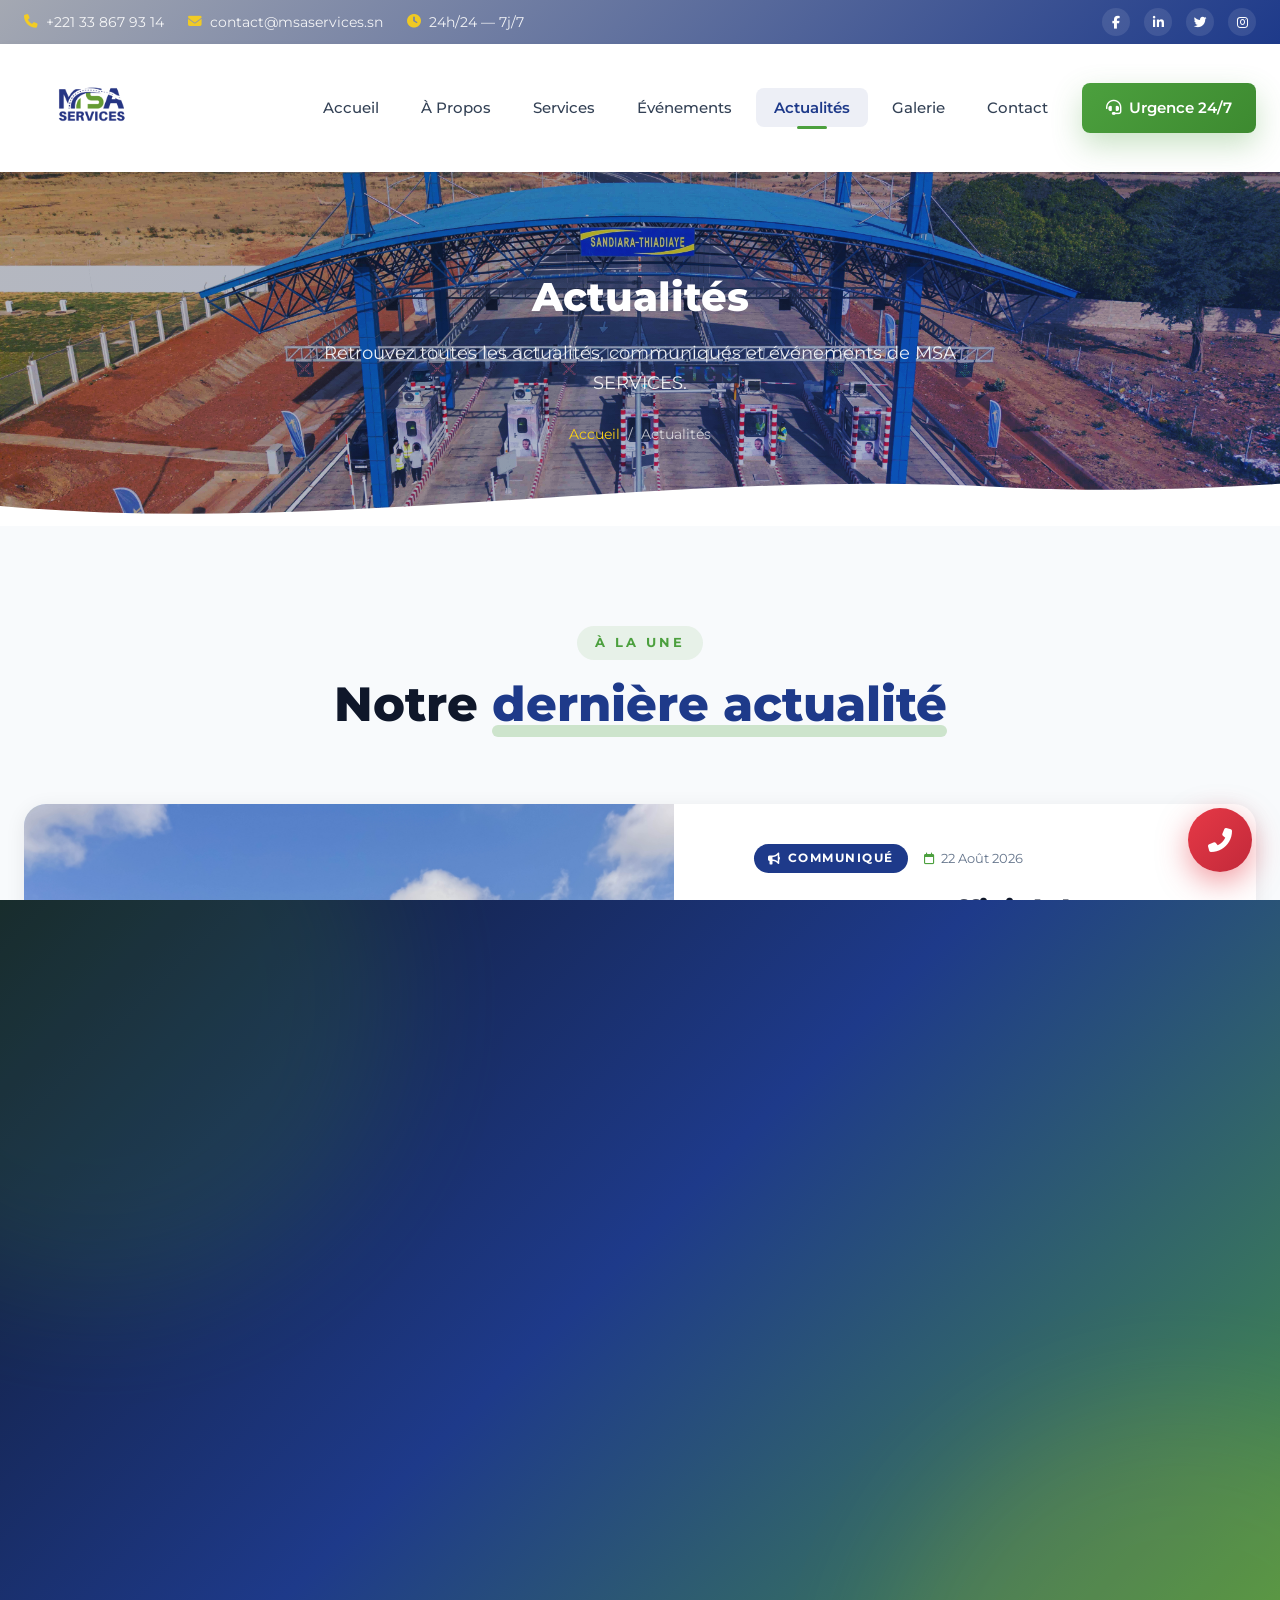
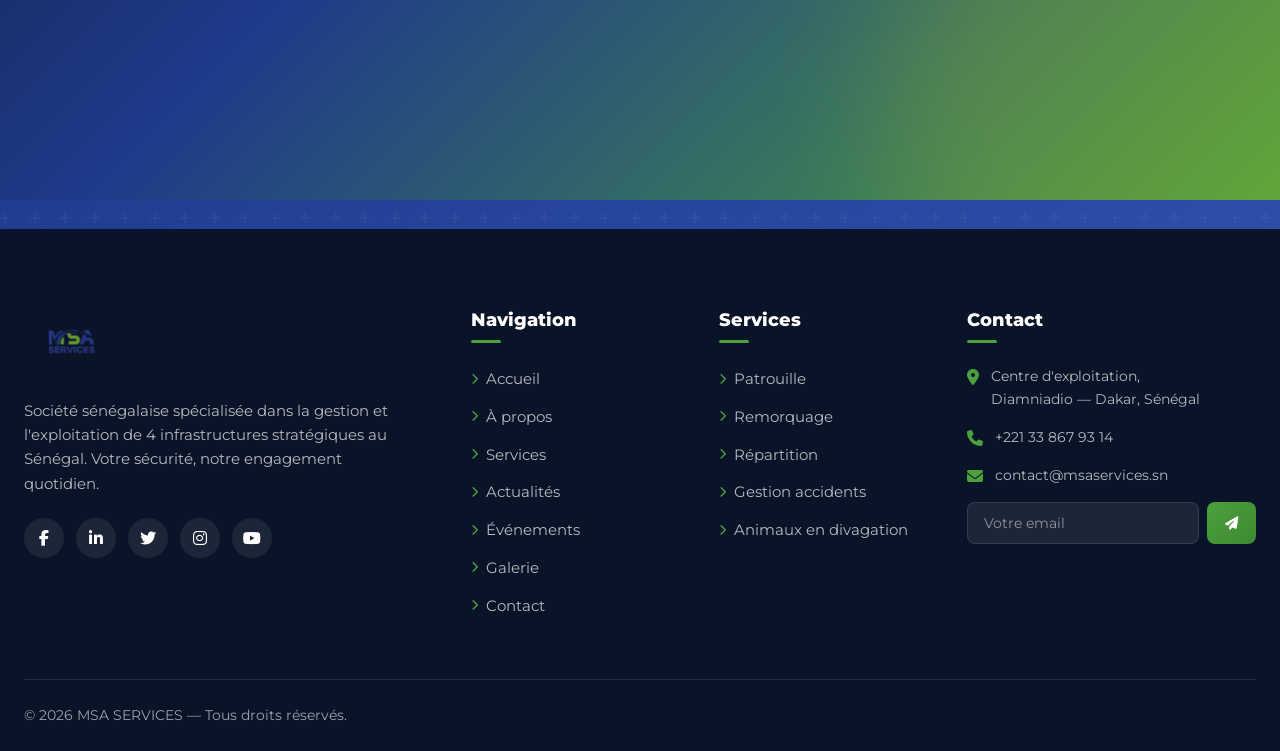
==== commit 0621c247: "video" ====
--- a/actualites.html
+++ b/actualites.html
@@ -23,10 +23,10 @@
       <span><i class="fas fa-clock"></i> 24h/24 — 7j/7</span>
     </div>
     <div class="topbar-social">
-      <a href="#"><i class="fab fa-facebook-f"></i></a>
-      <a href="#"><i class="fab fa-linkedin-in"></i></a>
-      <a href="#"><i class="fab fa-twitter"></i></a>
-      <a href="#"><i class="fab fa-instagram"></i></a>
+      <a><i class="fab fa-facebook-f"></i></a>
+      <a><i class="fab fa-linkedin-in"></i></a>
+      <a><i class="fab fa-twitter"></i></a>
+      <a><i class="fab fa-instagram"></i></a>
     </div>
   </div>
 </div>
@@ -252,11 +252,11 @@
         </a>
         <p>Société sénégalaise spécialisée dans la gestion et l'exploitation de 4 infrastructures stratégiques au Sénégal. Votre sécurité, notre engagement quotidien.</p>
         <div class="footer-social">
-          <a href="#"><i class="fab fa-facebook-f"></i></a>
-          <a href="#"><i class="fab fa-linkedin-in"></i></a>
-          <a href="#"><i class="fab fa-twitter"></i></a>
-          <a href="#"><i class="fab fa-instagram"></i></a>
-          <a href="#"><i class="fab fa-youtube"></i></a>
+          <a><i class="fab fa-facebook-f"></i></a>
+          <a><i class="fab fa-linkedin-in"></i></a>
+          <a><i class="fab fa-twitter"></i></a>
+          <a><i class="fab fa-instagram"></i></a>
+          <a><i class="fab fa-youtube"></i></a>
         </div>
       </div>
       <div>
@@ -294,11 +294,6 @@
     </div>
     <div class="footer-bottom">
       <div>© 2026 MSA SERVICES — Tous droits réservés.</div>
-      <div class="footer-bottom-links">
-        <a href="#">Mentions légales</a>
-        <a href="#">Politique de confidentialité</a>
-        <a href="#">CGU</a>
-      </div>
     </div>
   </div>
 </footer>
